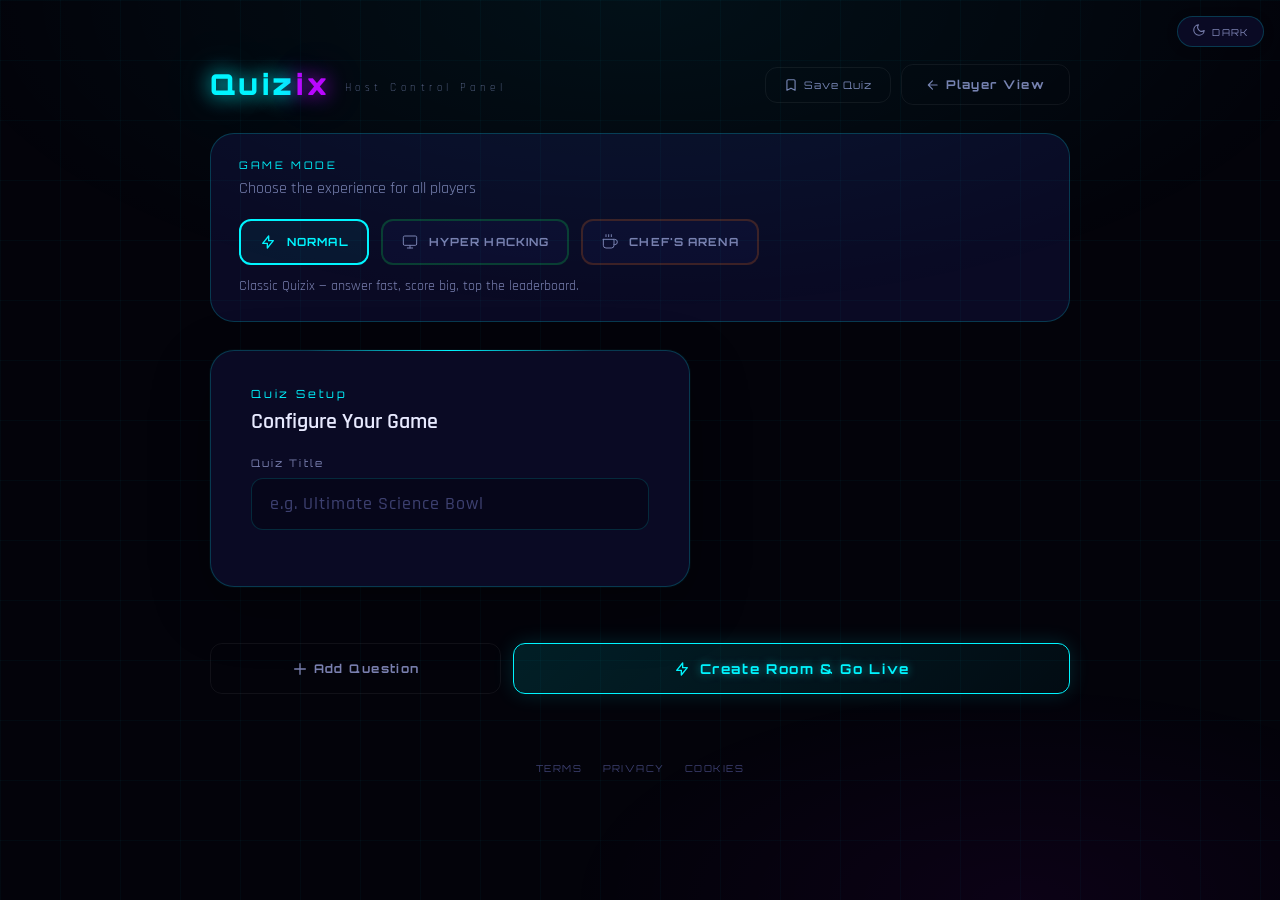
==== host.html @ 04851e0d "Update host.html" ====
<!DOCTYPE html>
<html lang="en" data-theme="dark">
<head>
  <meta charset="UTF-8" />
  <meta name="viewport" content="width=device-width, initial-scale=1.0" />
  <title>Quizix — Host Control</title>
  <link rel="stylesheet" href="style.css" />
<link rel="icon" href="https://iili.io/BruLSa9.png" sizes="192x192">
  <style>
    body { overflow-y: auto; }
    .screen { position: static; padding: 0; display: none; opacity: 1; pointer-events: all; min-height: 100vh; }
    .screen.active { display: flex; }
    .host-wrap { width: 100%; max-width: 900px; margin: 0 auto; padding: 28px 20px 80px; display: flex; flex-direction: column; gap: 28px; }

    /* ===== MODE SELECTOR ===== */
    .mode-selector-wrap {
      background: var(--bg-panel);
      border: 1px solid var(--border-glow);
      border-radius: var(--radius-xl);
      padding: 24px 28px;
    }
    .mode-selector-title { font-family: var(--font-display); font-size: 0.65rem; letter-spacing: 0.25em; color: var(--neon-cyan); margin-bottom: 6px; }
    .mode-selector-sub { font-family: var(--font-body); font-size: 1rem; color: var(--text-secondary); margin-bottom: 20px; }
    .mode-chips { display: flex; gap: 12px; flex-wrap: wrap; }
    .mode-chip {
      display: flex; align-items: center; gap: 10px;
      padding: 12px 18px;
      border-radius: var(--radius-md);
      border: 2px solid transparent;
      cursor: pointer;
      font-family: var(--font-display);
      font-size: 0.7rem;
      font-weight: 700;
      letter-spacing: 0.1em;
      transition: all 0.2s;
      background: var(--bg-card);
    }
    .mode-chip-icon { width: 18px; height: 18px; display: flex; align-items: center; justify-content: center; flex-shrink: 0; }
    .mode-chip.chip-normal { border-color: rgba(0,245,255,0.2); color: var(--text-secondary); }
    .mode-chip.chip-normal:hover, .mode-chip.chip-normal.selected { border-color: var(--neon-cyan); color: var(--neon-cyan); background: rgba(0,245,255,0.06); }
    .mode-chip.chip-hack { border-color: rgba(0,255,65,0.2); color: var(--text-secondary); }
    .mode-chip.chip-hack:hover, .mode-chip.chip-hack.selected { border-color: #00ff41; color: #00ff41; background: rgba(0,255,65,0.06); }
    .mode-chip.chip-cook { border-color: rgba(255,109,0,0.2); color: var(--text-secondary); }
    .mode-chip.chip-cook:hover, .mode-chip.chip-cook.selected { border-color: var(--neon-orange); color: var(--neon-orange); background: rgba(255,109,0,0.06); }
    .mode-desc-text { font-family: var(--font-body); font-size: 0.85rem; color: var(--text-secondary); margin-top: 12px; min-height: 20px; }

    /* ===== SAVE QUIZ BTN ===== */
    .save-quiz-btn {
      display: inline-flex; align-items: center; gap: 6px;
      background: transparent; border: 1px solid var(--border-subtle);
      color: var(--text-secondary); border-radius: var(--radius-md);
      padding: 10px 18px; font-family: var(--font-display); font-size: 0.65rem;
      letter-spacing: 0.1em; cursor: pointer; transition: all 0.2s;
    }
    .save-quiz-btn:hover { border-color: var(--neon-cyan); color: var(--neon-cyan); }

    /* ===== QUESTION TYPE MODAL ===== */
    .modal-overlay { position: fixed; inset: 0; z-index: 500; background: rgba(3,3,10,0.85); backdrop-filter: blur(12px); display: flex; align-items: center; justify-content: center; opacity: 0; pointer-events: none; transition: opacity 0.3s; }
    [data-theme="light"] .modal-overlay { background: rgba(220,225,255,0.7); }
    .modal-overlay.open { opacity: 1; pointer-events: all; }
    .modal-box { background: var(--bg-panel); border: 1px solid var(--border-glow); border-radius: var(--radius-xl); padding: 40px; max-width: 560px; width: 90%; box-shadow: 0 30px 80px rgba(0,0,0,0.4); position: relative; transform: scale(0.92); transition: transform 0.3s cubic-bezier(0.34,1.56,0.64,1); }
    .modal-overlay.open .modal-box { transform: scale(1); }
    .modal-close { position: absolute; top: 16px; right: 16px; background: transparent; border: 1px solid var(--border-subtle); color: var(--text-muted); width: 32px; height: 32px; border-radius: 8px; cursor: pointer; display: flex; align-items: center; justify-content: center; transition: all 0.2s; }
    .modal-close:hover { border-color: rgba(255,0,110,0.4); color: var(--neon-pink); }
    .qtype-grid { display: grid; grid-template-columns: 1fr 1fr; gap: 14px; margin-top: 20px; }
    .qtype-card { background: var(--bg-card); border: 2px solid var(--border-subtle); border-radius: var(--radius-lg); padding: 20px 18px; cursor: pointer; transition: all 0.25s; display: flex; flex-direction: column; gap: 8px; text-align: left; }
    .qtype-card:hover { transform: translateY(-2px); }
    .qtype-card.qtype-mc:hover { border-color: var(--neon-cyan); background: rgba(0,245,255,0.04); }
    .qtype-card.qtype-slide:hover { border-color: var(--neon-purple); background: rgba(191,0,255,0.04); }
    .qtype-card.qtype-multi:hover { border-color: var(--neon-green); background: rgba(57,255,20,0.04); }
    .qtype-card.qtype-poll:hover { border-color: var(--neon-orange); background: rgba(255,109,0,0.04); }
    .qtype-icon { width: 32px; height: 32px; margin-bottom: 4px; display: flex; align-items: center; justify-content: center; }
    .qtype-name { font-family: var(--font-display); font-size: 0.75rem; font-weight: 700; letter-spacing: 0.1em; color: var(--text-primary); }
    .qtype-desc { font-family: var(--font-body); font-size: 0.85rem; color: var(--text-secondary); line-height: 1.4; }
    .qtype-tag { display: inline-block; font-family: var(--font-display); font-size: 0.6rem; letter-spacing: 0.15em; padding: 3px 8px; border-radius: 4px; margin-top: 4px; }
    .qtype-mc .qtype-tag { background: rgba(0,245,255,0.1); color: var(--neon-cyan); }
    .qtype-slide .qtype-tag { background: rgba(191,0,255,0.1); color: var(--neon-purple); }
    .qtype-multi .qtype-tag { background: rgba(57,255,20,0.1); color: var(--neon-green); }
    .qtype-poll .qtype-tag { background: rgba(255,109,0,0.1); color: var(--neon-orange); }

    /* ===== QUESTION BUILDER ===== */
    .q-builder { background: var(--bg-card); border: 1px solid var(--border-subtle); border-radius: var(--radius-lg); padding: 24px; position: relative; }
    .q-builder[data-qtype="mc"] { border-left: 3px solid rgba(0,245,255,0.4); }
    .q-builder[data-qtype="slide"] { border-left: 3px solid rgba(191,0,255,0.4); }
    .q-builder[data-qtype="multi"] { border-left: 3px solid rgba(57,255,20,0.4); }
    .q-builder[data-qtype="poll"] { border-left: 3px solid rgba(255,109,0,0.4); }
    .q-builder .q-header { display: flex; align-items: center; justify-content: space-between; margin-bottom: 16px; flex-wrap: wrap; gap: 8px; }
    .q-builder .q-num { font-family: var(--font-display); font-size: 0.65rem; letter-spacing: 0.2em; color: var(--text-muted); }
    .q-type-badge { font-family: var(--font-display); font-size: 0.6rem; letter-spacing: 0.15em; padding: 4px 10px; border-radius: 4px; }
    .q-builder[data-qtype="mc"] .q-type-badge { background: rgba(0,245,255,0.1); color: var(--neon-cyan); }
    .q-builder[data-qtype="slide"] .q-type-badge { background: rgba(191,0,255,0.1); color: var(--neon-purple); }
    .q-builder[data-qtype="multi"] .q-type-badge { background: rgba(57,255,20,0.1); color: var(--neon-green); }
    .q-builder[data-qtype="poll"] .q-type-badge { background: rgba(255,109,0,0.1); color: var(--neon-orange); }
    .q-builder textarea { resize: vertical; min-height: 80px; }
    .choices-grid { display: grid; grid-template-columns: 1fr 1fr; gap: 12px; margin: 16px 0; }
    .choice-wrap { display: flex; gap: 10px; align-items: center; }
    .choice-wrap input[type="radio"], .choice-wrap input[type="checkbox"] { accent-color: var(--neon-cyan); width: 18px; height: 18px; flex-shrink: 0; cursor: pointer; }
    .choice-label { font-family: var(--font-display); font-size: 0.75rem; color: var(--text-secondary); width: 20px; flex-shrink: 0; }
    .q-actions { display: flex; gap: 10px; flex-wrap: wrap; align-items: center; }
    .time-select { background: var(--bg-deep); border: 1px solid rgba(0,245,255,0.15); border-radius: var(--radius-sm); color: var(--text-primary); font-family: var(--font-body); font-size: 0.9rem; padding: 8px 12px; }
    .quiz-title-input { font-family: var(--font-display); font-size: 1.1rem; font-weight: 700; letter-spacing: 0.05em; color: var(--neon-cyan); }
    .img-zone { border: 2px dashed rgba(0,245,255,0.2); border-radius: var(--radius-md); padding: 16px; margin: 12px 0; cursor: pointer; transition: all 0.3s; }
    .img-zone:hover { border-color: rgba(0,245,255,0.4); background: rgba(0,245,255,0.02); }
    .img-zone-inner { display: flex; gap: 12px; align-items: center; flex-wrap: wrap; }
    .img-preview { width: 80px; height: 60px; object-fit: cover; border-radius: 6px; display: none; }
    .img-preview.visible { display: block; }
    .img-controls { display: flex; flex-direction: column; gap: 8px; flex: 1; min-width: 180px; }
    .img-url-input { background: var(--bg-deep); border: 1px solid rgba(0,245,255,0.12); border-radius: var(--radius-sm); color: var(--text-primary); font-family: var(--font-body); font-size: 0.85rem; padding: 8px 12px; width: 100%; }
    .img-file-btn { display: inline-flex; align-items: center; gap: 6px; font-family: var(--font-display); font-size: 0.6rem; letter-spacing: 0.1em; color: var(--neon-cyan); background: rgba(0,245,255,0.08); border: 1px solid rgba(0,245,255,0.2); border-radius: 6px; padding: 6px 12px; cursor: pointer; transition: all 0.2s; }
    .img-clear-btn { font-family: var(--font-display); font-size: 0.6rem; color: var(--neon-pink); background: transparent; border: none; cursor: pointer; }
    .logo-img { height: 42px; width: auto; object-fit: contain; }

    /* ===== HOST Q VIEW ===== */
    .host-q-view { background: var(--bg-panel); border: 1px solid var(--border-glow); border-radius: var(--radius-xl); padding: 40px; text-align: center; }
    .host-q-img { max-width: 100%; max-height: 200px; border-radius: var(--radius-md); margin: 16px auto; display: block; object-fit: contain; border: 1px solid var(--border-subtle); }
    .host-answer-grid { display: grid; grid-template-columns: 1fr 1fr; gap: 14px; margin-top: 28px; }
    .host-answer-chip { padding: 18px 20px; border-radius: var(--radius-md); border: 2px solid transparent; font-family: var(--font-body); font-size: 1rem; font-weight: 600; text-align: left; display: flex; align-items: center; gap: 12px; transition: all 0.3s; }
    .host-answer-chip[data-i="0"] { background: rgba(0,245,255,0.05); border-color: rgba(0,245,255,0.2); }
    .host-answer-chip[data-i="1"] { background: rgba(191,0,255,0.05); border-color: rgba(191,0,255,0.2); }
    .host-answer-chip[data-i="2"] { background: rgba(255,0,110,0.05); border-color: rgba(255,0,110,0.2); }
    .host-answer-chip[data-i="3"] { background: rgba(57,255,20,0.05); border-color: rgba(57,255,20,0.2); }
    .host-answer-chip[data-i="0"].correct-chip { border-color: var(--neon-cyan); background: rgba(0,245,255,0.1); }
    .host-answer-chip[data-i="1"].correct-chip { border-color: var(--neon-purple); background: rgba(191,0,255,0.1); }
    .host-answer-chip[data-i="2"].correct-chip { border-color: var(--neon-pink); background: rgba(255,0,110,0.1); }
    .host-answer-chip[data-i="3"].correct-chip { border-color: var(--neon-green); background: rgba(57,255,20,0.1); }
    .chip-lbl { font-family: var(--font-display); font-size: 0.8rem; font-weight: 700; width: 32px; height: 32px; min-width: 32px; border-radius: 6px; display: flex; align-items: center; justify-content: center; }
    .host-answer-chip[data-i="0"] .chip-lbl { background: rgba(0,245,255,0.1); color: var(--neon-cyan); }
    .host-answer-chip[data-i="1"] .chip-lbl { background: rgba(191,0,255,0.1); color: var(--neon-purple); }
    .host-answer-chip[data-i="2"] .chip-lbl { background: rgba(255,0,110,0.1); color: var(--neon-pink); }
    .host-answer-chip[data-i="3"] .chip-lbl { background: rgba(57,255,20,0.1); color: var(--neon-green); }
    .ctrl-row { display: flex; gap: 12px; flex-wrap: wrap; justify-content: center; margin-top: 24px; }
    .response-meter { display: flex; align-items: center; gap: 16px; justify-content: center; margin: 20px 0; }
    .resp-fill-wrap { flex: 1; max-width: 300px; height: 6px; background: rgba(255,255,255,0.05); border-radius: 3px; overflow: hidden; }
    .resp-fill { height: 100%; background: linear-gradient(90deg, var(--neon-cyan), var(--neon-purple)); border-radius: 3px; transition: width 0.5s; }
    .mode-badge { display: inline-flex; align-items: center; gap: 5px; font-family: var(--font-display); font-size: 0.6rem; letter-spacing: 0.12em; padding: 3px 8px; border-radius: 4px; border: 1px solid; }
    .slide-badge { border-color: rgba(191,0,255,0.4); color: var(--neon-purple); background: rgba(191,0,255,0.06); }
    .multi-badge { border-color: rgba(57,255,20,0.4); color: var(--neon-green); background: rgba(57,255,20,0.06); }
    .poll-badge { border-color: rgba(255,109,0,0.4); color: var(--neon-orange); background: rgba(255,109,0,0.06); }

    /* ===== COOK PANEL ===== */
    .cook-host-panel { background: rgba(20,10,0,0.8); border: 1px solid rgba(255,109,0,0.3); border-radius: var(--radius-lg); padding: 20px 24px; margin-top: 20px; }
    [data-theme="light"] .cook-host-panel { background: rgba(255,240,220,0.8); }
    .cook-panel-title { font-family: var(--font-display); font-size: 0.65rem; letter-spacing: 0.2em; color: var(--neon-orange); margin-bottom: 14px; display: flex; align-items: center; gap: 6px; }
    .food-serve-grid { display: grid; grid-template-columns: 1fr 1fr; gap: 10px; }
    .food-serve-btn { background: rgba(255,109,0,0.06); border: 1px solid rgba(255,109,0,0.25); border-radius: 10px; padding: 14px 16px; cursor: pointer; text-align: left; transition: all 0.2s; display: flex; align-items: center; gap: 12px; }
    .food-serve-btn:hover { border-color: var(--neon-orange); background: rgba(255,109,0,0.1); transform: translateY(-1px); }
    .food-serve-btn.served { border-color: var(--neon-orange); background: rgba(255,109,0,0.14); box-shadow: 0 0 20px rgba(255,109,0,0.2); }
    .fsb-emoji { width: 28px; height: 28px; display: flex; align-items: center; justify-content: center; flex-shrink: 0; }
    .fsb-info { flex: 1; }
    .fsb-name { font-family: var(--font-display); font-size: 0.65rem; letter-spacing: 0.1em; color: var(--neon-orange); margin-bottom: 2px; }
    .fsb-pts { font-family: var(--font-display); font-size: 0.6rem; color: var(--neon-yellow); }
    .fsb-desc { font-family: var(--font-body); font-size: 0.78rem; color: rgba(255,109,0,0.5); }
    .cook-served-badge { display: none; margin-top: 12px; font-family: var(--font-display); font-size: 0.65rem; letter-spacing: 0.15em; color: var(--neon-orange); text-align: center; padding: 8px; background: rgba(255,109,0,0.08); border: 1px solid rgba(255,109,0,0.2); border-radius: 6px; }
    .cook-served-badge.visible { display: block; }

    /* ===== SLIDE MODE ===== */
    #screen-slide { background: var(--bg-void); position: fixed; inset: 0; z-index: 100; display: none; flex-direction: column; align-items: center; justify-content: center; padding: 40px 60px; }
    #screen-slide.slide-active { display: flex; }
    .slide-top-bar { position: absolute; top: 0; left: 0; right: 0; display: flex; align-items: center; justify-content: space-between; padding: 20px 40px; border-bottom: 1px solid var(--border-subtle); background: rgba(3,3,10,0.8); backdrop-filter: blur(12px); }
    [data-theme="light"] .slide-top-bar { background: rgba(240,242,255,0.85); }
    .slide-game-pin { font-family: var(--font-display); font-size: 0.65rem; letter-spacing: 0.3em; color: var(--text-secondary); }
    .slide-game-pin span { color: var(--neon-cyan); font-size: 0.95rem; margin-left: 8px; }
    .slide-q-indicator { font-family: var(--font-display); font-size: 0.65rem; letter-spacing: 0.25em; color: var(--text-muted); }
    .slide-resp-bar-wrap { position: absolute; bottom: 0; left: 0; right: 0; display: flex; align-items: center; gap: 20px; padding: 16px 40px; border-top: 1px solid var(--border-subtle); background: rgba(3,3,10,0.8); backdrop-filter: blur(12px); }
    [data-theme="light"] .slide-resp-bar-wrap { background: rgba(240,242,255,0.85); }
    .slide-content { display: flex; flex-direction: column; align-items: center; padding-top: 80px; padding-bottom: 80px; width: 100%; max-width: 1100px; }
    .slide-q-img { max-width: 380px; max-height: 220px; border-radius: var(--radius-md); margin-bottom: 24px; object-fit: contain; border: 1px solid var(--border-subtle); display: none; }
    .slide-q-img.visible { display: block; }
    .slide-timer-outer { position: absolute; top: 50%; right: 40px; transform: translateY(-50%); }
    .slide-exit-btn { position: fixed; top: 16px; right: 80px; z-index: 200; background: rgba(255,0,110,0.12); border: 1px solid rgba(255,0,110,0.4); color: var(--neon-pink); border-radius: var(--radius-md); padding: 8px 14px; font-family: var(--font-display); font-size: 0.65rem; letter-spacing: 0.1em; cursor: pointer; display: none; align-items: center; gap: 6px; transition: all 0.2s; }
    .slide-exit-btn.visible { display: flex; }
    .slide-resp-fill-wrap { flex: 1; height: 6px; background: rgba(255,255,255,0.05); border-radius: 3px; overflow: hidden; }
    .slide-resp-fill { height: 100%; background: linear-gradient(90deg,var(--neon-cyan),var(--neon-purple)); border-radius: 3px; transition: width 0.5s; }

    /* ===== PLAYER ROW PRO PHOTO ===== */
    .p-avatar-img { width: 40px; height: 40px; border-radius: 50%; object-fit: cover; flex-shrink: 0; border: 2px solid rgba(255,230,0,0.4); }
    .lb-avatar-img { width: 32px; height: 32px; border-radius: 50%; object-fit: cover; flex-shrink: 0; border: 1.5px solid rgba(255,230,0,0.4); }

    /* ===== LEGAL ===== */
    .legal-modal { position: fixed; inset: 0; z-index: 600; background: rgba(3,3,10,0.88); backdrop-filter: blur(16px); display: flex; align-items: center; justify-content: center; opacity: 0; pointer-events: none; transition: opacity 0.3s; }
    .legal-modal.open { opacity: 1; pointer-events: all; }
    .legal-box { background: var(--bg-panel); border: 1px solid var(--border-glow); border-radius: var(--radius-xl); padding: 40px; max-width: 600px; width: 92%; max-height: 80vh; overflow-y: auto; position: relative; }
    .legal-box h2 { font-family: var(--font-display); font-size: 0.9rem; letter-spacing: 0.2em; color: var(--neon-cyan); margin-bottom: 6px; }
    .legal-box p, .legal-box li { font-family: var(--font-body); font-size: 0.95rem; color: var(--text-secondary); line-height: 1.7; margin-bottom: 10px; }
    .legal-box ul { padding-left: 18px; margin-bottom: 12px; }
    .legal-box .legal-close { position: absolute; top: 16px; right: 16px; background: transparent; border: 1px solid var(--border-subtle); color: var(--text-muted); width: 32px; height: 32px; border-radius: 8px; cursor: pointer; display: flex; align-items: center; justify-content: center; transition: all 0.2s; }
    .cookie-banner { position: fixed; bottom: 0; left: 0; right: 0; z-index: 400; background: var(--bg-panel); border-top: 1px solid var(--border-glow); padding: 18px 28px; display: flex; align-items: center; gap: 18px; flex-wrap: wrap; backdrop-filter: blur(16px); transform: translateY(100%); transition: transform 0.4s cubic-bezier(0.34,1.56,0.64,1); }
    .cookie-banner.visible { transform: translateY(0); }
    .cookie-text { flex: 1; font-family: var(--font-body); font-size: 0.9rem; color: var(--text-secondary); min-width: 200px; }
    .cookie-text a { color: var(--neon-cyan); cursor: pointer; text-decoration: none; }
    .legal-footer { text-align: center; font-family: var(--font-display); font-size: 0.6rem; letter-spacing: 0.15em; color: var(--text-muted); margin-top: 20px; padding: 20px 0 10px; }
    .legal-footer a { color: var(--text-muted); text-decoration: none; margin: 0 8px; cursor: pointer; transition: color 0.2s; }
    .legal-footer a:hover { color: var(--neon-cyan); }

    @media (max-width: 600px) {
      .choices-grid, .host-answer-grid, .qtype-grid, .food-serve-grid, .mode-chips { grid-template-columns: 1fr; flex-direction: column; }
      #screen-slide { padding: 20px; }
      .slide-top-bar, .slide-resp-bar-wrap { padding: 14px 20px; }
      .slide-choices { grid-template-columns: 1fr; }
    }
  </style>
</head>
<body>

  <!-- SETTINGS MODAL -->
<div class="settings-modal-overlay" id="settings-modal">
  <div class="settings-modal-box">
    <button class="modal-close" id="settings-modal-close" style="position:absolute;top:16px;right:16px;background:transparent;border:1px solid var(--border-subtle);color:var(--text-muted);width:32px;height:32px;border-radius:8px;cursor:pointer;display:flex;align-items:center;justify-content:center;transition:all 0.2s;">✕</button>
    <div class="section-title" style="margin-bottom:6px;">Settings</div>
    <div class="section-sub" style="margin-bottom:24px;font-size:1.1rem;">Theme</div>

    <div style="display:flex;flex-direction:column;gap:14px;">
      <!-- BLUE (default) -->
      <div style="font-family:var(--font-display);font-size:0.6rem;letter-spacing:0.2em;color:var(--text-muted);margin-bottom:2px;">BLUE</div>
      <div style="display:flex;gap:12px;">
        <button class="theme-pick-btn" data-theme="dark" id="tp-dark">
          <div class="tp-swatch" style="background:linear-gradient(135deg,#03030a,#00f5ff33);border-color:#00f5ff44;"></div>
          <span>Dark</span>
          <div class="tp-check" id="tpc-dark">✓</div>
        </button>
        <button class="theme-pick-btn" data-theme="light" id="tp-light">
          <div class="tp-swatch" style="background:linear-gradient(135deg,#f0f2ff,#0077cc33);border-color:#0077cc44;"></div>
          <span>Light</span>
          <div class="tp-check" id="tpc-light">✓</div>
        </button>
      </div>

      <!-- GREEN -->
      <div style="font-family:var(--font-display);font-size:0.6rem;letter-spacing:0.2em;color:var(--text-muted);margin-top:8px;margin-bottom:2px;">GREEN</div>
      <div style="display:flex;gap:12px;">
        <button class="theme-pick-btn" data-theme="dark-green" id="tp-dark-green">
          <div class="tp-swatch" style="background:linear-gradient(135deg,#030a03,#39ff1433);border-color:#39ff1444;"></div>
          <span>Dark</span>
          <div class="tp-check" id="tpc-dark-green">✓</div>
        </button>
        <button class="theme-pick-btn" data-theme="light-green" id="tp-light-green">
          <div class="tp-swatch" style="background:linear-gradient(135deg,#f0fff0,#1a990033);border-color:#1a990044;"></div>
          <span>Light</span>
          <div class="tp-check" id="tpc-light-green">✓</div>
        </button>
      </div>

      <!-- PURPLE -->
      <div style="font-family:var(--font-display);font-size:0.6rem;letter-spacing:0.2em;color:var(--text-muted);margin-top:8px;margin-bottom:2px;">PURPLE</div>
      <div style="display:flex;gap:12px;">
        <button class="theme-pick-btn" data-theme="dark-purple" id="tp-dark-purple">
          <div class="tp-swatch" style="background:linear-gradient(135deg,#07030a,#bf00ff33);border-color:#bf00ff44;"></div>
          <span>Dark</span>
          <div class="tp-check" id="tpc-dark-purple">✓</div>
        </button>
        <button class="theme-pick-btn" data-theme="light-purple" id="tp-light-purple">
          <div class="tp-swatch" style="background:linear-gradient(135deg,#faf0ff,#7700cc33);border-color:#7700cc44;"></div>
          <span>Light</span>
          <div class="tp-check" id="tpc-light-purple">✓</div>
        </button>
      </div>
    </div>
  </div>
</div>

<style>
.settings-modal-overlay {
  position: fixed; inset: 0; z-index: 700;
  background: rgba(3,3,10,0.85); backdrop-filter: blur(14px);
  display: flex; align-items: center; justify-content: center;
  opacity: 0; pointer-events: none; transition: opacity 0.3s;
}
[data-theme="light"] .settings-modal-overlay,
[data-theme="light-green"] .settings-modal-overlay,
[data-theme="light-purple"] .settings-modal-overlay {
  background: rgba(220,225,255,0.7);
}
.settings-modal-overlay.open { opacity: 1; pointer-events: all; }
.settings-modal-box {
  background: var(--bg-panel); border: 1px solid var(--border-glow);
  border-radius: var(--radius-xl); padding: 40px 36px;
  max-width: 380px; width: 92%; position: relative;
  box-shadow: 0 30px 80px rgba(0,0,0,0.4);
  transform: scale(0.92); transition: transform 0.3s cubic-bezier(0.34,1.56,0.64,1);
}
.settings-modal-overlay.open .settings-modal-box { transform: scale(1); }
.theme-pick-btn {
  flex: 1; display: flex; flex-direction: column; align-items: center; gap: 8px;
  padding: 14px 10px; background: var(--bg-card);
  border: 2px solid var(--border-subtle); border-radius: var(--radius-md);
  cursor: pointer; transition: all 0.2s; position: relative;
  font-family: var(--font-display); font-size: 0.65rem; letter-spacing: 0.1em;
  color: var(--text-secondary);
}
.theme-pick-btn:hover { border-color: var(--neon-cyan); color: var(--neon-cyan); }
.theme-pick-btn.selected { border-color: var(--neon-cyan); color: var(--neon-cyan); background: rgba(0,245,255,0.05); }
.tp-swatch {
  width: 100%; height: 36px; border-radius: 8px;
  border: 1px solid transparent;
}
.tp-check {
  position: absolute; top: 6px; right: 8px;
  font-size: 0.7rem; color: var(--neon-cyan);
  display: none;
}
.theme-pick-btn.selected .tp-check { display: block; }
</style>
  
<button class="theme-toggle" id="theme-toggle-btn">
  <span class="theme-icon" id="theme-icon">
    <svg width="14" height="14" fill="none" viewBox="0 0 24 24"><path stroke="currentColor" stroke-width="1.8" stroke-linecap="round" stroke-linejoin="round" d="M21 12.79A9 9 0 1111.21 3 7 7 0 0021 12.79z"/></svg>
  </span>
  <span id="theme-label">DARK</span>
</button>

<!-- QUESTION TYPE MODAL -->
<div class="modal-overlay" id="qtype-modal">
  <div class="modal-box">
    <button class="modal-close" id="qtype-modal-close">✕</button>
    <div class="section-title">Add Question</div>
    <div class="section-sub" style="margin-bottom:4px;">Choose a Question Type</div>
    <div class="qtype-grid">
      <div class="qtype-card qtype-mc" data-type="mc">
        <div class="qtype-icon"><svg width="28" height="28" fill="none" viewBox="0 0 24 24"><circle cx="12" cy="12" r="10" stroke="var(--neon-cyan)" stroke-width="1.5"/><path stroke="var(--neon-cyan)" stroke-width="2" stroke-linecap="round" stroke-linejoin="round" d="M9 12l2 2 4-4"/></svg></div>
        <div class="qtype-name">Multiple Choice</div><div class="qtype-desc">One correct answer from four options.</div><div class="qtype-tag">STANDARD</div>
      </div>
      <div class="qtype-card qtype-multi" data-type="multi">
        <div class="qtype-icon"><svg width="28" height="28" fill="none" viewBox="0 0 24 24"><rect x="3" y="3" width="18" height="18" rx="4" stroke="var(--neon-green)" stroke-width="1.5"/><path stroke="var(--neon-green)" stroke-width="2" stroke-linecap="round" stroke-linejoin="round" d="M8 12l3 3 5-6"/></svg></div>
        <div class="qtype-name">Multi-Answer</div><div class="qtype-desc">Select all correct answers.</div><div class="qtype-tag">ALL THAT APPLY</div>
      </div>
      <div class="qtype-card qtype-slide" data-type="slide">
        <div class="qtype-icon"><svg width="28" height="28" fill="none" viewBox="0 0 24 24"><rect x="2" y="3" width="20" height="14" rx="2" stroke="var(--neon-purple)" stroke-width="1.5"/><path stroke="var(--neon-purple)" stroke-width="1.5" stroke-linecap="round" d="M8 21h8M12 17v4"/></svg></div>
        <div class="qtype-name">Info Slide</div><div class="qtype-desc">Display text/image, no answers.</div><div class="qtype-tag">NO POINTS</div>
      </div>
      <div class="qtype-card qtype-poll" data-type="poll">
        <div class="qtype-icon"><svg width="28" height="28" fill="none" viewBox="0 0 24 24"><path stroke="var(--neon-orange)" stroke-width="1.5" stroke-linecap="round" stroke-linejoin="round" d="M18 20V10M12 20V4M6 20v-6"/></svg></div>
        <div class="qtype-name">Poll</div><div class="qtype-desc">Opinion poll — all responses score equally.</div><div class="qtype-tag">ENGAGEMENT</div>
      </div>
    </div>
  </div>
</div>

<!-- SLIDE MODE OVERLAY -->
<div id="screen-slide">
  <div class="slide-top-bar">
    <div class="slide-game-pin">GAME PIN <span id="slide-pin-display">——</span></div>
    <div class="slide-q-indicator" id="slide-q-indicator">QUESTION 1 OF 10</div>
    <div style="font-family:var(--font-display);font-size:0.65rem;letter-spacing:0.1em;color:var(--text-secondary);">SLIDE MODE</div>
  </div>
  <div class="slide-timer-outer">
    <div class="timer-ring" id="slide-timer-ring">
      <svg width="80" height="80" viewBox="0 0 80 80"><circle class="ring-bg" cx="40" cy="40" r="35"/><circle class="ring-progress" id="slide-ring-progress" cx="40" cy="40" r="35"/></svg>
      <div class="timer-number" id="slide-timer-display">20</div>
    </div>
  </div>
  <div class="slide-content">
    <img class="slide-q-img" id="slide-q-img" src="" alt="" />
    <div class="question-text" id="slide-q-text" style="font-size:clamp(1.6rem,3.5vw,2.8rem);margin-bottom:40px;">Loading...</div>
    <div class="slide-choices" id="slide-choices"></div>
    <div style="margin-top:28px;display:flex;gap:12px;flex-wrap:wrap;justify-content:center;">
      <button class="btn btn-secondary" id="slide-reveal-btn" style="font-size:0.7rem;padding:10px 20px;">Reveal Answer</button>
      <button class="btn btn-primary" id="slide-next-btn" style="font-size:0.7rem;padding:10px 20px;width:auto;">Next</button>
      <button class="btn btn-danger" id="slide-end-btn" style="font-size:0.7rem;padding:10px 20px;">End Game</button>
    </div>
  </div>
  <div class="slide-resp-bar-wrap">
    <div style="font-family:var(--font-display);font-size:0.7rem;color:var(--text-secondary);white-space:nowrap;" id="slide-resp-count">0 / 0</div>
    <div class="slide-resp-fill-wrap"><div class="slide-resp-fill" id="slide-resp-fill" style="width:0%"></div></div>
    <div style="font-family:var(--font-display);font-size:0.7rem;color:var(--neon-cyan);" id="slide-resp-pct">0%</div>
  </div>
</div>
<button class="slide-exit-btn" id="slide-exit-btn">✕ Exit Slide Mode</button>

<!-- CREATE QUIZ SCREEN -->
<div class="screen active" id="screen-create">
  <div class="host-wrap">
    <div style="display:flex;align-items:center;justify-content:space-between;flex-wrap:wrap;gap:12px;">
      <div style="display:flex;align-items:center;gap:14px;">
        <img src="https://iili.io/BU5hHLQ.png" alt="Quizix" class="logo-img" onerror="this.style.display='none';document.getElementById('logo-fallback-host').style.display='block';" />
        <div class="logo" id="logo-fallback-host" style="font-size:1.8rem;display:none;">Quiz<span>ix</span></div>
        <div class="tagline" style="font-size:0.7rem;">Host Control Panel</div>
      </div>
      <div style="display:flex;gap:10px;flex-wrap:wrap;align-items:center;">
        <button class="save-quiz-btn" id="btn-save-quiz">
          <svg width="14" height="14" fill="none" viewBox="0 0 24 24"><path stroke="currentColor" stroke-width="2" stroke-linecap="round" stroke-linejoin="round" d="M5 5a2 2 0 012-2h10a2 2 0 012 2v16l-7-3.5L5 21V5z"/></svg>
          Save Quiz
        </button>
        <a href="index.html" class="btn btn-secondary" style="text-decoration:none;display:inline-flex;align-items:center;gap:6px;">
          <svg width="14" height="14" fill="none" viewBox="0 0 24 24"><path stroke="currentColor" stroke-width="2" stroke-linecap="round" stroke-linejoin="round" d="M11 19l-7-7 7-7M19 12H5"/></svg>
          Player View
        </a>
      </div>
    </div>

    <!-- GAME MODE SELECTOR -->
    <div class="mode-selector-wrap">
      <div class="mode-selector-title">GAME MODE</div>
      <div class="mode-selector-sub">Choose the experience for all players</div>
      <div class="mode-chips">
        <div class="mode-chip chip-normal selected" data-mode="normal" id="chip-normal">
          <span class="mode-chip-icon"><svg width="16" height="16" fill="none" viewBox="0 0 24 24"><path stroke="currentColor" stroke-width="2" stroke-linecap="round" stroke-linejoin="round" d="M13 10V3L4 14h7v7l9-11h-7z"/></svg></span>NORMAL
        </div>
        <div class="mode-chip chip-hack" data-mode="hack" id="chip-hack">
          <span class="mode-chip-icon"><svg width="16" height="16" fill="none" viewBox="0 0 24 24"><rect x="2" y="3" width="20" height="14" rx="2" stroke="currentColor" stroke-width="1.5"/><path stroke="currentColor" stroke-width="1.5" stroke-linecap="round" d="M8 21h8M12 17v4"/></svg></span>HYPER HACKING
        </div>
        <div class="mode-chip chip-cook" data-mode="cook" id="chip-cook">
          <span class="mode-chip-icon"><svg width="16" height="16" fill="none" viewBox="0 0 24 24"><path stroke="currentColor" stroke-width="1.5" stroke-linecap="round" stroke-linejoin="round" d="M18 8h1a4 4 0 010 8h-1M2 8h16v9a4 4 0 01-4 4H6a4 4 0 01-4-4V8z"/><path stroke="currentColor" stroke-width="1.5" stroke-linecap="round" d="M6 1v3M10 1v3M14 1v3"/></svg></span>CHEF'S ARENA
        </div>
      </div>
      <div class="mode-desc-text" id="mode-desc-text">Classic Quizix — answer fast, score big, top the leaderboard.</div>
    </div>

    <div class="panel">
      <div class="section-title">Quiz Setup</div>
      <div class="section-sub" style="margin-bottom:20px;">Configure Your Game</div>
      <div class="input-group">
        <div class="input-label">Quiz Title</div>
        <input type="text" class="quiz-title-input" id="quiz-title" placeholder="e.g. Ultimate Science Bowl" maxlength="60" />
      </div>
    </div>
    <div id="questions-container"></div>
    <div style="display:flex;gap:12px;flex-wrap:wrap;">
      <button class="btn btn-secondary" id="btn-add-q" style="flex:1;display:inline-flex;align-items:center;gap:6px;justify-content:center;">
        <svg width="16" height="16" fill="none" viewBox="0 0 24 24"><path stroke="currentColor" stroke-width="2" stroke-linecap="round" stroke-linejoin="round" d="M12 4v16m8-8H4"/></svg>
        Add Question
      </button>
      <button class="btn btn-primary" id="btn-create-room" style="flex:2;">
        <svg width="16" height="16" fill="none" viewBox="0 0 24 24"><path stroke="currentColor" stroke-width="2" stroke-linecap="round" stroke-linejoin="round" d="M13 10V3L4 14h7v7l9-11h-7z"/></svg>
        Create Room &amp; Go Live
      </button>
    </div>
    <div class="legal-footer">
      <a onclick="openLegal('terms')">TERMS</a>
      <a onclick="openLegal('privacy')">PRIVACY</a>
      <a onclick="openLegal('cookies')">COOKIES</a>
    </div>
  </div>
</div>

<!-- LOBBY HOST -->
<div class="screen" id="screen-lobby-host">
  <div class="host-wrap">
    <div class="panel" style="max-width:100%;">
      <div style="display:flex;align-items:flex-start;justify-content:space-between;flex-wrap:wrap;gap:20px;">
        <div>
          <div class="section-title">Live Room</div>
          <div class="room-code-display" style="text-align:left;margin-bottom:0;">
            <div class="room-code-label">Game PIN</div>
            <div class="room-code-value" id="host-room-code">——</div>
          </div>
        </div>
        <div style="text-align:right;">
          <div class="section-title">Players</div>
          <div style="font-family:var(--font-display);font-size:2.5rem;font-weight:900;color:var(--neon-cyan);" id="host-player-count">0</div>
          <div style="font-family:var(--font-display);font-size:0.65rem;letter-spacing:0.15em;color:var(--text-secondary);">JOINED</div>
        </div>
      </div>
      <div class="divider"></div>
      <div id="active-mode-banner" style="margin-bottom:16px;"></div>
      <div class="player-list-wrap" id="host-player-list"></div>
      <div class="divider"></div>
      <div style="display:flex;gap:12px;flex-wrap:wrap;">
        <button class="btn btn-primary" id="btn-start-game" style="flex:2;display:inline-flex;align-items:center;gap:8px;justify-content:center;">
          <svg width="16" height="16" fill="none" viewBox="0 0 24 24"><path stroke="currentColor" stroke-width="2" stroke-linecap="round" stroke-linejoin="round" d="M14.752 11.168l-3.197-2.132A1 1 0 0010 9.87v4.263a1 1 0 001.555.832l3.197-2.132a1 1 0 000-1.664z"/><path stroke="currentColor" stroke-width="2" stroke-linecap="round" stroke-linejoin="round" d="M21 12a9 9 0 11-18 0 9 9 0 0118 0z"/></svg>
          Start Game
        </button>
        <button class="btn btn-danger" id="btn-end-lobby" style="flex:1;display:inline-flex;align-items:center;gap:6px;justify-content:center;">End Room</button>
      </div>
    </div>
  </div>
</div>

<!-- HOST QUESTION VIEW -->
<div class="screen" id="screen-host-question">
  <div class="host-wrap">
    <div class="host-q-view">
      <div style="display:flex;align-items:center;justify-content:space-between;margin-bottom:20px;">
        <div style="display:flex;align-items:center;gap:10px;">
          <div class="question-number" id="host-q-label" style="margin-bottom:0;">Question 1 of 10</div>
          <span id="host-q-type-badge" class="mode-badge" style="display:none;"></span>
        </div>
        <div class="timer-wrap" style="margin-bottom:0;">
          <div class="timer-ring" id="host-timer-ring">
            <svg width="60" height="60" viewBox="0 0 80 80"><circle class="ring-bg" cx="40" cy="40" r="35"/><circle class="ring-progress" id="host-ring-progress" cx="40" cy="40" r="35"/></svg>
            <div class="timer-number" id="host-timer-display" style="font-size:1.1rem;">20</div>
          </div>
        </div>
      </div>
      <div class="response-meter">
        <div style="font-family:var(--font-display);font-size:0.7rem;letter-spacing:0.1em;color:var(--text-secondary);white-space:nowrap;" id="resp-count">0 / 0</div>
        <div class="resp-fill-wrap"><div class="resp-fill" id="resp-fill" style="width:0%"></div></div>
        <div style="font-family:var(--font-display);font-size:0.7rem;color:var(--neon-cyan);" id="resp-pct">0%</div>
      </div>
      <img id="host-q-img" class="host-q-img" src="" alt="" style="display:none;" />
      <div class="question-text" id="host-q-text" style="font-size:1.5rem;margin-bottom:0;">Loading...</div>
      <div class="host-answer-grid" id="host-answer-grid"></div>

      <!-- COOK PANEL -->
      <div class="cook-host-panel" id="cook-host-panel" style="display:none;">
        <div class="cook-panel-title">
          <svg width="14" height="14" fill="none" viewBox="0 0 24 24"><path stroke="currentColor" stroke-width="1.5" stroke-linecap="round" stroke-linejoin="round" d="M18 8h1a4 4 0 010 8h-1M2 8h16v9a4 4 0 01-4 4H6a4 4 0 01-4-4V8z"/><path stroke="currentColor" stroke-width="1.5" stroke-linecap="round" d="M6 1v3M10 1v3M14 1v3"/></svg>
          CHEF'S CHOICE — Serve a dish to all players this round
        </div>
        <div class="food-serve-grid" id="food-serve-grid">
          <button class="food-serve-btn" data-tier="0">
            <div class="fsb-emoji"><svg width="24" height="24" fill="none" viewBox="0 0 24 24"><path stroke="var(--neon-orange)" stroke-width="1.5" stroke-linecap="round" stroke-linejoin="round" d="M12 2C8 6 4 9 4 14a8 8 0 0016 0c0-5-4-8-8-12z"/><path stroke="var(--neon-orange)" stroke-width="1.5" stroke-linecap="round" d="M12 14v4"/></svg></div>
            <div class="fsb-info"><div class="fsb-name">INSTANT NOODLES</div><div class="fsb-desc">Basic but filling</div></div><div class="fsb-pts">+50</div>
          </button>
          <button class="food-serve-btn" data-tier="1">
            <div class="fsb-emoji"><svg width="24" height="24" fill="none" viewBox="0 0 24 24"><path stroke="var(--neon-orange)" stroke-width="1.5" stroke-linecap="round" stroke-linejoin="round" d="M18 8h1a4 4 0 010 8h-1M2 8h16v9a4 4 0 01-4 4H6a4 4 0 01-4-4V8z"/><path stroke="var(--neon-orange)" stroke-width="1.5" stroke-linecap="round" d="M6 1v3M10 1v3M14 1v3"/></svg></div>
            <div class="fsb-info"><div class="fsb-name">STREET BURGER</div><div class="fsb-desc">Solid honest grub</div></div><div class="fsb-pts">+150</div>
          </button>
          <button class="food-serve-btn" data-tier="2">
            <div class="fsb-emoji"><svg width="24" height="24" fill="none" viewBox="0 0 24 24"><path stroke="var(--neon-orange)" stroke-width="1.5" stroke-linecap="round" stroke-linejoin="round" d="M3 11l19-9-9 19-2-8-8-2z"/></svg></div>
            <div class="fsb-info"><div class="fsb-name">PRIME STEAK</div><div class="fsb-desc">Now we're cooking</div></div><div class="fsb-pts">+350</div>
          </button>
          <button class="food-serve-btn" data-tier="3">
            <div class="fsb-emoji"><svg width="24" height="24" fill="none" viewBox="0 0 24 24"><path stroke="var(--neon-orange)" stroke-width="1.5" stroke-linecap="round" stroke-linejoin="round" d="M12 2C8 2 4 6 4 10c0 5 4 10 8 12 4-2 8-7 8-12 0-4-4-8-8-8z"/><circle cx="12" cy="10" r="3" stroke="var(--neon-orange)" stroke-width="1.5"/></svg></div>
            <div class="fsb-info"><div class="fsb-name">LOBSTER THERMIDOR</div><div class="fsb-desc">Elite cuisine</div></div><div class="fsb-pts">+600</div>
          </button>
        </div>
        <div class="cook-served-badge" id="cook-served-badge">
          <svg width="12" height="12" fill="none" viewBox="0 0 24 24" style="display:inline;vertical-align:middle;margin-right:4px;"><path stroke="currentColor" stroke-width="2.5" stroke-linecap="round" stroke-linejoin="round" d="M5 13l4 4L19 7"/></svg>
          DISH SERVED — All players have been notified
        </div>
      </div>

      <div class="ctrl-row">
        <button class="btn btn-secondary" id="btn-slide-mode" style="display:inline-flex;align-items:center;gap:6px;">
          <svg width="14" height="14" fill="none" viewBox="0 0 24 24"><rect x="2" y="3" width="20" height="14" rx="2" stroke="currentColor" stroke-width="1.5"/><path stroke="currentColor" stroke-width="1.5" stroke-linecap="round" d="M8 21h8M12 17v4"/></svg>
          Slide Mode
        </button>
        <button class="btn btn-secondary" id="btn-reveal-answer" style="display:inline-flex;align-items:center;gap:6px;">
          <svg width="14" height="14" fill="none" viewBox="0 0 24 24"><circle cx="12" cy="12" r="10" stroke="currentColor" stroke-width="1.5"/><path stroke="currentColor" stroke-width="2" stroke-linecap="round" stroke-linejoin="round" d="M9 12l2 2 4-4"/></svg>
          Reveal Answer
        </button>
        <button class="btn btn-primary" id="btn-show-lb" style="display:inline-flex;align-items:center;gap:6px;">
          <svg width="14" height="14" fill="none" viewBox="0 0 24 24"><path stroke="currentColor" stroke-width="1.5" stroke-linecap="round" stroke-linejoin="round" d="M18 20V10M12 20V4M6 20v-6"/></svg>
          Leaderboard
        </button>
        <button class="btn btn-secondary" id="btn-next-q" style="display:inline-flex;align-items:center;gap:6px;">
          Next
          <svg width="14" height="14" fill="none" viewBox="0 0 24 24"><path stroke="currentColor" stroke-width="2" stroke-linecap="round" stroke-linejoin="round" d="M9 18l6-6-6-6"/></svg>
        </button>
        <button class="btn btn-danger" id="btn-end-game" style="display:inline-flex;align-items:center;gap:6px;">
          <svg width="14" height="14" fill="none" viewBox="0 0 24 24"><circle cx="12" cy="12" r="10" stroke="currentColor" stroke-width="1.5"/><path stroke="currentColor" stroke-width="2" stroke-linecap="round" d="M9 9l6 6M15 9l-6 6"/></svg>
          End Game
        </button>
      </div>
    </div>
  </div>
</div>

<!-- HOST LEADERBOARD -->
<div class="screen" id="screen-host-lb">
  <div class="host-wrap">
    <div class="panel" style="max-width:100%;">
      <div style="text-align:center;margin-bottom:28px;">
        <div class="section-title">Leaderboard</div>
        <div class="section-sub">After Question <span id="host-lb-qnum">1</span></div>
      </div>
      <div class="leaderboard" id="host-leaderboard" style="max-width:600px;margin:0 auto;"></div>
      <div style="display:flex;gap:12px;justify-content:center;margin-top:28px;flex-wrap:wrap;">
        <button class="btn btn-primary" id="btn-continue-from-lb" style="display:inline-flex;align-items:center;gap:8px;">
          Continue
          <svg width="14" height="14" fill="none" viewBox="0 0 24 24"><path stroke="currentColor" stroke-width="2" stroke-linecap="round" stroke-linejoin="round" d="M9 18l6-6-6-6"/></svg>
        </button>
        <button class="btn btn-danger" id="btn-end-from-lb">End Game</button>
      </div>
    </div>
  </div>
</div>

<!-- HOST FINAL -->
<div class="screen" id="screen-host-final">
  <div class="host-wrap">
    <div class="panel" style="max-width:100%;text-align:center;">
      <img src="https://iili.io/BU5hHLQ.png" alt="Quizix" class="logo-img" style="margin:0 auto 8px;display:block;" onerror="this.style.display='none';" />
      <div class="section-title" style="margin-bottom:20px;">Game Complete</div>
      <div style="display:flex;justify-content:center;margin-bottom:8px;" id="final-trophy-icon"></div>
      <div style="font-family:var(--font-display);font-size:0.7rem;letter-spacing:0.25em;color:var(--text-secondary);margin-bottom:8px;">WINNER</div>
      <div id="winner-name" style="font-family:var(--font-display);font-size:2rem;font-weight:700;color:var(--neon-cyan);margin-bottom:28px;">—</div>
      <div class="leaderboard" id="final-host-leaderboard" style="max-width:600px;margin:0 auto 28px;"></div>
      <button class="btn btn-primary" id="btn-new-game" style="display:inline-flex;align-items:center;gap:8px;width:auto;">
        <svg width="16" height="16" fill="none" viewBox="0 0 24 24"><path stroke="currentColor" stroke-width="2" stroke-linecap="round" stroke-linejoin="round" d="M4 4v5h.582m15.356 2A8.001 8.001 0 004.582 9m0 0H9m11 11v-5h-.581m0 0a8.003 8.003 0 01-15.357-2m15.357 2H15"/></svg>
        New Game
      </button>
    </div>
  </div>
</div>

<!-- LEGAL -->
<div class="legal-modal" id="legal-modal">
  <div class="legal-box">
    <button class="legal-close" onclick="closeLegal()">✕</button>
    <div id="legal-content"></div>
  </div>
</div>

<!-- COOKIE BANNER -->
<div class="cookie-banner" id="cookie-banner">
  <div class="cookie-text">
    <svg width="14" height="14" fill="none" viewBox="0 0 24 24" style="display:inline;vertical-align:middle;margin-right:4px;"><circle cx="12" cy="12" r="10" stroke="currentColor" stroke-width="1.5"/><circle cx="9" cy="9.5" r="1" fill="currentColor"/><circle cx="14" cy="14.5" r="1" fill="currentColor"/><path stroke="currentColor" stroke-width="1.5" stroke-linecap="round" d="M8 13.5s1.5 2 4 2 4-2 4-2"/></svg>
    We use cookies to keep your session running. <a onclick="openLegal('cookies')">Cookie Policy</a> · <a onclick="openLegal('privacy')">Privacy Policy</a>.
  </div>
  <div style="display:flex;gap:10px;">
    <button class="btn btn-secondary" style="padding:10px 18px;font-size:0.65rem;" onclick="openLegal('cookies')">Learn More</button>
    <button class="btn btn-primary" style="padding:10px 20px;font-size:0.65rem;width:auto;" onclick="acceptCookies()">Accept All</button>
  </div>
</div>

<div class="toast" id="toast"></div>

<script type="module">
import { initializeApp } from "https://www.gstatic.com/firebasejs/11.0.0/firebase-app.js";
import { getDatabase, ref, set, get, update, onValue, remove } from "https://www.gstatic.com/firebasejs/11.0.0/firebase-database.js";

const firebaseConfig = {
  apiKey: "AIzaSyDDngjiAp6x6gUEH7QC5frVlyaFRbCbMi4",
  authDomain: "quizix-b8059.firebaseapp.com",
  projectId: "quizix-b8059",
  storageBucket: "quizix-b8059.firebasestorage.app",
  messagingSenderId: "383192909945",
  appId: "1:383192909945:web:bcbc77e35a659c82fc6ca8",
  databaseURL: "https://quizix-b8059-default-rtdb.firebaseio.com/"
};
const app = initializeApp(firebaseConfig);
const db = getDatabase(app);

let roomCode=null, quiz={title:'',questions:[]};
let currentQIndex=0, hostTimerInterval=null, unsubRoom=null, answerRevealed=false;
let slideMode=false;
let selectedGameMode='normal';
const CIRCUMFERENCE=2*Math.PI*35;
const CHOICE_LABELS=['A','B','C','D'];
const TYPE_LABELS={mc:'MULTIPLE CHOICE',multi:'MULTI-ANSWER',slide:'INFO SLIDE',poll:'POLL'};
const MEDAL_SVG=[
  `<svg width="20" height="20" fill="none" viewBox="0 0 24 24"><circle cx="12" cy="8" r="6" stroke="#ffe600" stroke-width="1.5" fill="rgba(255,230,0,0.15)"/><path stroke="#ffe600" stroke-width="1.5" stroke-linecap="round" d="M8.21 13.89L7 23l5-3 5 3-1.21-9.12"/></svg>`,
  `<svg width="20" height="20" fill="none" viewBox="0 0 24 24"><circle cx="12" cy="8" r="6" stroke="#c0c0d0" stroke-width="1.5" fill="rgba(192,192,208,0.1)"/><path stroke="#c0c0d0" stroke-width="1.5" stroke-linecap="round" d="M8.21 13.89L7 23l5-3 5 3-1.21-9.12"/></svg>`,
  `<svg width="20" height="20" fill="none" viewBox="0 0 24 24"><circle cx="12" cy="8" r="6" stroke="#cd8040" stroke-width="1.5" fill="rgba(205,128,64,0.1)"/><path stroke="#cd8040" stroke-width="1.5" stroke-linecap="round" d="M8.21 13.89L7 23l5-3 5 3-1.21-9.12"/></svg>`,
];
const FOOD_TIERS=[{name:'Instant Noodles',desc:'Simple but filling',bonus:50},{name:'Street Burger',desc:'Solid honest grub',bonus:150},{name:'Prime Steak',desc:"Now we're cooking",bonus:350},{name:'Lobster Thermidor',desc:'Elite cuisine',bonus:600}];
const MODE_DESCS={normal:'Classic Quizix — answer fast, score big, top the leaderboard.',hack:"Underground hacking sim — players crack each other's firewalls, steal points, and dominate the network.",cook:"Chef's Arena — the host serves dishes to reward players. Score more for better ingredients and bigger bonuses."};

const PRO_STAR_SVG = `<div class="pro-star-badge"><svg width="9" height="9" fill="#ffe600" viewBox="0 0 24 24"><path d="M12 2l3.09 6.26L22 9.27l-5 4.87 1.18 6.88L12 17.77l-6.18 3.25L7 14.14 2 9.27l6.91-1.01L12 2z"/></svg></div>`;

// Render leaderboard avatar — supports pro photo flag, checks localStorage
function renderLbAvatar(p) {
  const photoData = p.proPhoto === '__local__' ? null : p.proPhoto;
  if (photoData) {
    return `<img class="lb-avatar-img" src="${photoData}" alt="${p.name}" onerror="this.style.display='none'" />`;
  }
  // For __local__ flag, we can't access the player's localStorage from host, show pro indicator
  const isProLocal = p.proPhoto === '__local__';
  if (p.avatar) {
    const color = p.color || 'rgba(0,245,255,0.15)';
    const hex = p.colorHex || '#00f5ff';
    return `<div class="lb-avatar" style="background:${color};color:${hex};">${p.avatar}${p.isPro ? PRO_STAR_SVG : ''}</div>`;
  }
  if (isProLocal) {
    return `<div class="lb-avatar" style="background:rgba(255,230,0,0.1);"><svg width="16" height="16" fill="var(--neon-yellow)" viewBox="0 0 24 24"><path d="M12 2l3.09 6.26L22 9.27l-5 4.87 1.18 6.88L12 17.77l-6.18 3.25L7 14.14 2 9.27l6.91-1.01L12 2z"/></svg>${PRO_STAR_SVG}</div>`;
  }
  return '';
}

// Render player row avatar — same logic
function renderPlayerAvatar(p) {
  const photoData = p.proPhoto === '__local__' ? null : p.proPhoto;
  if (photoData) {
    return `<img class="p-avatar-img" src="${photoData}" alt="${p.name}" onerror="this.style.display='none'" />`;
  }
  const isProLocal = p.proPhoto === '__local__';
  const color = p.color || 'rgba(0,245,255,0.15)';
  const hex = p.colorHex || '#00f5ff';
  if (p.avatar) {
    return `<div class="p-avatar" style="background:${color};color:${hex};">${p.avatar}${p.isPro ? PRO_STAR_SVG : ''}</div>`;
  }
  if (isProLocal) {
    return `<div class="p-avatar" style="background:rgba(255,230,0,0.1);"><svg width="18" height="18" fill="var(--neon-yellow)" viewBox="0 0 24 24"><path d="M12 2l3.09 6.26L22 9.27l-5 4.87 1.18 6.88L12 17.77l-6.18 3.25L7 14.14 2 9.27l6.91-1.01L12 2z"/></svg>${PRO_STAR_SVG}</div>`;
  }
  return `<div class="p-avatar" style="background:${color};color:${hex};">${p.name.slice(0,2).toUpperCase()}</div>`;
}

// ===== THEME =====
const savedTheme=localStorage.getItem('qx_theme')||'dark';
document.documentElement.setAttribute('data-theme',savedTheme);
updateThemeBtn(savedTheme);
document.getElementById('theme-toggle-btn').addEventListener('click',()=>{
  const current=document.documentElement.getAttribute('data-theme');
  const next=current==='dark'?'light':'dark';
  document.documentElement.setAttribute('data-theme',next);
  localStorage.setItem('qx_theme',next);
  updateThemeBtn(next);
});
function updateThemeBtn(theme){
  const iconEl = document.getElementById('theme-icon');
  if (theme==='dark') {
    iconEl.innerHTML=`<svg width="14" height="14" fill="none" viewBox="0 0 24 24"><path stroke="currentColor" stroke-width="1.8" stroke-linecap="round" stroke-linejoin="round" d="M21 12.79A9 9 0 1111.21 3 7 7 0 0021 12.79z"/></svg>`;
    document.getElementById('theme-label').textContent='DARK';
  } else {
    iconEl.innerHTML=`<svg width="14" height="14" fill="none" viewBox="0 0 24 24"><circle cx="12" cy="12" r="5" stroke="currentColor" stroke-width="1.8"/><path stroke="currentColor" stroke-width="1.8" stroke-linecap="round" d="M12 2v2M12 20v2M4.22 4.22l1.42 1.42M18.36 18.36l1.42 1.42M2 12h2M20 12h2M4.22 19.78l1.42-1.42M18.36 5.64l1.42-1.42"/></svg>`;
    document.getElementById('theme-label').textContent='LIGHT';
  }
}

// ===== UTILS =====
function toast(msg,type=''){ const el=document.getElementById('toast'); el.textContent=msg; el.className='toast show'+(type?' '+type:''); clearTimeout(el._t); el._t=setTimeout(()=>el.classList.remove('show'),2800); }
function showScreen(id){ document.querySelectorAll('.screen').forEach(s=>s.classList.remove('active')); document.getElementById(id).classList.add('active'); }

// ===== COOKIE / LEGAL =====
window.acceptCookies=function(){ localStorage.setItem('qx_cookies','1'); document.getElementById('cookie-banner').classList.remove('visible'); };
if(!localStorage.getItem('qx_cookies')) setTimeout(()=>document.getElementById('cookie-banner').classList.add('visible'),1200);
const LEGAL={ terms:`<h2>TERMS OF SERVICE</h2><p>Last updated: April 2026.</p><ul><li>For educational and entertainment purposes only.</li><li>Do not host harmful content.</li><li>Game data is cleared after sessions.</li></ul>`, privacy:`<h2>PRIVACY POLICY</h2><p>Last updated: April 2026.</p><ul><li>Callsigns, scores, and answers are session-only.</li><li>Data stored temporarily in Firebase.</li></ul>`, cookies:`<h2>COOKIE POLICY</h2><p>Last updated: April 2026.</p><ul><li>Session and preference cookies only.</li><li>No advertising cookies.</li></ul>` };
window.openLegal=function(type){ document.getElementById('legal-content').innerHTML=LEGAL[type]; document.getElementById('legal-modal').classList.add('open'); };
window.closeLegal=function(){ document.getElementById('legal-modal').classList.remove('open'); };
document.getElementById('legal-modal').addEventListener('click',e=>{ if(e.target===document.getElementById('legal-modal')) closeLegal(); });

// ===== MODE SELECTOR =====
document.querySelectorAll('.mode-chip').forEach(chip=>{
  chip.addEventListener('click',()=>{
    document.querySelectorAll('.mode-chip').forEach(c=>c.classList.remove('selected'));
    chip.classList.add('selected');
    selectedGameMode=chip.dataset.mode;
    document.getElementById('mode-desc-text').textContent=MODE_DESCS[selectedGameMode]||'';
  });
});

// ===== SAVE QUIZ =====
document.getElementById('btn-save-quiz').addEventListener('click',()=>{
  const q=buildQuizFromDOM(); if(!q) return;
  const saved=JSON.parse(localStorage.getItem('qx_saved_quizzes')||'[]');
  const existing=saved.findIndex(s=>s.title===q.title);
  q.savedAt=Date.now();
  if(existing>=0) saved[existing]=q; else saved.push(q);
  localStorage.setItem('qx_saved_quizzes',JSON.stringify(saved));
  toast('Quiz saved to your library!','success');
});

// Load saved quiz if ?load=1
if(new URLSearchParams(window.location.search).get('load')==='1'){
  const loaded=JSON.parse(localStorage.getItem('qx_load_quiz')||'null');
  if(loaded){ window.addEventListener('DOMContentLoaded',()=>{ document.getElementById('quiz-title').value=loaded.title||''; document.getElementById('questions-container').innerHTML=''; loaded.questions?.forEach(q=>addQuestion(q,q.qtype||'mc')); }); }
}

// ===== QUESTION TYPE MODAL =====
document.getElementById('btn-add-q').addEventListener('click',()=>document.getElementById('qtype-modal').classList.add('open'));
document.getElementById('qtype-modal-close').addEventListener('click',()=>document.getElementById('qtype-modal').classList.remove('open'));
document.getElementById('qtype-modal').addEventListener('click',e=>{ if(e.target===document.getElementById('qtype-modal')) document.getElementById('qtype-modal').classList.remove('open'); });
document.querySelectorAll('.qtype-card').forEach(card=>{ card.addEventListener('click',()=>{ addQuestion(null,card.dataset.type); document.getElementById('qtype-modal').classList.remove('open'); }); });

// ===== IMAGE ZONE =====
function buildImageZone(qIdx){
  return `<div class="img-zone" id="img-zone-${qIdx}">
    <div class="input-label" style="margin-bottom:10px;">QUESTION IMAGE (OPTIONAL)</div>
    <div class="img-zone-inner">
      <img class="img-preview" id="img-preview-${qIdx}" src="" alt="preview" />
      <div class="img-controls">
        <input type="text" class="img-url-input" id="img-url-${qIdx}" placeholder="Paste image URL..." />
        <div style="display:flex;gap:8px;align-items:center;flex-wrap:wrap;">
          <label class="img-file-btn">Upload File<input type="file" accept="image/*" style="display:none;" onchange="handleImgFile(event,'${qIdx}')" /></label>
          <button class="img-clear-btn" onclick="clearImg('${qIdx}')">✕ Clear</button>
        </div>
      </div>
    </div>
  </div>`;
}
window.handleImgFile=function(event,qIdx){ const file=event.target.files[0]; if(!file) return; const reader=new FileReader(); reader.onload=e=>{ const url=e.target.result; document.getElementById(`img-url-${qIdx}`).value='[file]'; document.getElementById(`img-url-${qIdx}`).dataset.fileData=url; setImgPreview(qIdx,url); }; reader.readAsDataURL(file); };
window.clearImg=function(qIdx){ document.getElementById(`img-url-${qIdx}`).value=''; document.getElementById(`img-url-${qIdx}`).dataset.fileData=''; document.getElementById(`img-preview-${qIdx}`).classList.remove('visible'); document.getElementById(`img-preview-${qIdx}`).src=''; };
function setImgPreview(qIdx,url){ const preview=document.getElementById(`img-preview-${qIdx}`); if(preview&&url){ preview.src=url; preview.classList.add('visible'); } }
function getImgData(qIdx){ const urlEl=document.getElementById(`img-url-${qIdx}`); if(!urlEl) return ''; if(urlEl.value==='[file]'&&urlEl.dataset.fileData) return urlEl.dataset.fileData; return urlEl.value.trim(); }
function attachImgUrlListener(qIdx){ const el=document.getElementById(`img-url-${qIdx}`); if(!el) return; el.addEventListener('blur',()=>{ const v=el.value.trim(); if(v&&v.startsWith('http')) setImgPreview(qIdx,v); }); }

// ===== QUESTION BUILDER =====
let qCount=0;
function addQuestion(data=null,type='mc'){
  qCount++;
  const idx=qCount,qtype=data?(data.qtype||'mc'):type;
  const container=document.getElementById('questions-container');
  const div=document.createElement('div');
  div.className='q-builder'; div.dataset.idx=idx; div.dataset.qtype=qtype;
  const isSlide=qtype==='slide',isMulti=qtype==='multi',isPoll=qtype==='poll';
  let choicesHTML='';
  if(!isSlide){
    const inputType=isMulti?'checkbox':'radio';
    choicesHTML=`<div class="input-label" style="margin-bottom:6px;">${isMulti?'Answers (check all correct)':isPoll?'Options (no correct answer)':'Choices (select correct)'}</div>
    <div class="choices-grid">${[0,1,2,3].map(i=>`<div class="choice-wrap">${!isPoll?`<input type="${inputType}" name="correct-${idx}" value="${i}" ${data&&!isPoll&&(isMulti?(data.correct||[]).includes(i):data.correct===i)?'checked':(!data&&!isPoll&&i===0&&!isMulti?'checked':'')}>`:''}<div class="choice-label">${CHOICE_LABELS[i]}</div><input type="text" class="choice-${i}" placeholder="Option ${CHOICE_LABELS[i]}..." maxlength="120" value="${data?(data.choices[i]||''):''}"></div>`).join('')}</div>`;
  }
  div.innerHTML=`<div class="q-header"><div class="q-num">Q${idx}</div><span class="q-type-badge">${TYPE_LABELS[qtype]}</span></div>
  <div class="input-group"><div class="input-label">${isSlide?'Slide Content':'Question Text'}</div><textarea class="q-text" placeholder="${isSlide?'Enter slide content...':'Enter question...'}" maxlength="300">${data?data.question:''}</textarea></div>
  ${buildImageZone(idx)}${choicesHTML}
  <div class="q-actions" style="margin-top:8px;">
    ${!isSlide?`<label class="input-label" style="margin:0;display:flex;align-items:center;gap:8px;">Time: <select class="time-select q-time">${[10,15,20,30,45,60].map(t=>`<option value="${t}" ${data&&data.timeLimit===t?'selected':(t===20&&!data?'selected':'')}>${t}s</option>`).join('')}</select></label>`:'<div style="font-family:var(--font-display);font-size:0.6rem;color:var(--text-muted);">No timer — host advances manually</div>'}
    <button class="btn btn-danger" style="padding:8px 14px;font-size:0.65rem;" onclick="removeQuestion(this)">Remove</button>
  </div>`;
  container.appendChild(div);
  attachImgUrlListener(idx);
  if(data&&data.image){ document.getElementById(`img-url-${idx}`).value=data.image; setImgPreview(idx,data.image); }
}

window.removeQuestion=function(btn){ if(document.querySelectorAll('.q-builder').length<=1){ toast('Need at least 1 question','error'); return; } btn.closest('.q-builder').remove(); document.querySelectorAll('.q-builder').forEach((el,i)=>el.querySelector('.q-num').textContent=`Q${i+1}`); };

// Default questions
addQuestion({question:"What does HTML stand for?",choices:["HyperText Markup Language","High Tech Modern Language","HyperText Modern Links","HyperText Machine Language"],correct:0,timeLimit:20,qtype:'mc'});
addQuestion({question:"Which of these are planets in our solar system?",choices:["Mars","Pluto","Venus","Moon"],correct:[0,2],timeLimit:25,qtype:'multi'});
addQuestion({question:"What is the chemical symbol for Gold?",choices:["Go","Au","Ag","Gd"],correct:1,timeLimit:20,qtype:'mc'});

function buildQuizFromDOM(){
  const title=document.getElementById('quiz-title').value.trim()||'Quizix Game';
  const questions=[]; let valid=true;
  document.querySelectorAll('.q-builder').forEach((el,i)=>{
    const qtype=el.dataset.qtype||'mc';
    const questionText=el.querySelector('.q-text').value.trim();
    if(!questionText){toast(`Q${i+1}: Enter question text`,'error');valid=false;return;}
    const image=getImgData(el.dataset.idx);
    if(qtype==='slide'){questions.push({question:questionText,qtype:'slide',choices:[],correct:-1,timeLimit:0,image});return;}
    const choices=[0,1,2,3].map(j=>el.querySelector(`.choice-${j}`).value.trim());
    if(choices.some(c=>!c)){toast(`Q${i+1}: Fill in all choices`,'error');valid=false;return;}
    if(qtype==='poll'){questions.push({question:questionText,qtype:'poll',choices,correct:-1,timeLimit:parseInt(el.querySelector('.q-time')?.value||20),image});return;}
    if(qtype==='multi'){
      const correctArr=[...el.querySelectorAll(`input[name="correct-${el.dataset.idx}"]:checked`)].map(r=>parseInt(r.value));
      if(correctArr.length===0){toast(`Q${i+1}: Check at least one correct answer`,'error');valid=false;return;}
      questions.push({question:questionText,qtype:'multi',choices,correct:correctArr,timeLimit:parseInt(el.querySelector('.q-time').value),image});return;
    }
    const correctRadio=el.querySelector(`input[name="correct-${el.dataset.idx}"]:checked`);
    questions.push({question:questionText,qtype:'mc',choices,correct:correctRadio?parseInt(correctRadio.value):0,timeLimit:parseInt(el.querySelector('.q-time').value),image});
  });
  if(!valid) return null;
  return{title,questions};
}

// ===== CREATE ROOM =====
document.getElementById('btn-create-room').addEventListener('click',async()=>{
  const q=buildQuizFromDOM(); if(!q) return;
  quiz=q;
  roomCode=String(Math.floor(100000+Math.random()*900000));
  await set(ref(db,`rooms/${roomCode}`),{status:'lobby',currentQuestion:0,questionStartTime:0,quiz,gameMode:selectedGameMode,createdAt:Date.now(),host:true});
  document.getElementById('host-room-code').textContent=roomCode;
  document.getElementById('slide-pin-display').textContent=roomCode;
  const modeLabels={normal:'Normal Mode',hack:'Hyper Hacking',cook:"Chef's Arena"};
  const modeColors={normal:'var(--neon-cyan)',hack:'#00ff41',cook:'var(--neon-orange)'};
  document.getElementById('active-mode-banner').innerHTML=`<div style="font-family:var(--font-display);font-size:0.65rem;letter-spacing:0.15em;color:${modeColors[selectedGameMode]};background:${modeColors[selectedGameMode]}11;border:1px solid ${modeColors[selectedGameMode]}33;border-radius:6px;padding:8px 14px;display:inline-block;">${modeLabels[selectedGameMode]}</div>`;
  showScreen('screen-lobby-host');
  startHostRoomListener();
  toast('Room created! Share the PIN.','success');
});

// ===== HOST ROOM LISTENER =====
function startHostRoomListener(){
  if(unsubRoom) unsubRoom();
  unsubRoom=onValue(ref(db,`rooms/${roomCode}`),snap=>{
    if(!snap.exists()) return;
    const room=snap.val();
    const players=room.players||{};
    const pCount=Object.keys(players).length;
    document.getElementById('host-player-count').textContent=pCount;
    if(document.getElementById('screen-lobby-host').classList.contains('active')){
      const listEl=document.getElementById('host-player-list'); listEl.innerHTML='';
      Object.values(players).sort((a,b)=>(b.score||0)-(a.score||0)).forEach(p=>{
        const el=document.createElement('div'); el.className='player-row';
        el.innerHTML=`${renderPlayerAvatar(p)}<div class="p-name">${p.name}${p.isPro?`<svg width="10" height="10" fill="var(--neon-yellow)" viewBox="0 0 24 24" style="vertical-align:middle;margin-left:4px;"><path d="M12 2l3.09 6.26L22 9.27l-5 4.87 1.18 6.88L12 17.77l-6.18 3.25L7 14.14 2 9.27l6.91-1.01L12 2z"/></svg>`:''}</div><div class="p-score">${(p.score||0).toLocaleString()} pts</div>`;
        listEl.appendChild(el);
      });
    }
    if(room.status==='question'&&(document.getElementById('screen-host-question').classList.contains('active')||slideMode)){
      const qi=room.currentQuestion;
      let answered=0;
      Object.values(players).forEach(p=>{if(p.answers&&p.answers[qi]!==undefined)answered++;});
      const pct=pCount>0?Math.round(answered/pCount*100):0;
      ['resp-count','slide-resp-count'].forEach(id=>document.getElementById(id).textContent=`${answered} / ${pCount}`);
      ['resp-fill','slide-resp-fill'].forEach(id=>document.getElementById(id).style.width=pct+'%');
      ['resp-pct','slide-resp-pct'].forEach(id=>document.getElementById(id).textContent=pct+'%');
    }
  });
}

// ===== START GAME =====
document.getElementById('btn-start-game').addEventListener('click',async()=>{
  const snap=await get(ref(db,`rooms/${roomCode}/players`));
  if(!snap.val()||Object.keys(snap.val()).length===0){toast('Wait for players to join!','error');return;}
  currentQIndex=0; launchQuestion(0);
});

// ===== LAUNCH QUESTION =====
async function launchQuestion(qi){
  answerRevealed=false;
  const q=quiz.questions[qi]; if(!q) return;
  document.getElementById('cook-served-badge').classList.remove('visible');
  document.querySelectorAll('.food-serve-btn').forEach(b=>b.classList.remove('served'));
  document.getElementById('cook-host-panel').style.display=selectedGameMode==='cook'?'block':'none';
  if(q.qtype==='slide'){
    await update(ref(db,`rooms/${roomCode}`),{status:'question',currentQuestion:qi,questionStartTime:Date.now()});
    renderHostQ(q,qi); clearHostTimer(); return;
  }
  await update(ref(db,`rooms/${roomCode}`),{status:'question',currentQuestion:qi,questionStartTime:Date.now()});
  renderHostQ(q,qi);
  startHostTimer(q.timeLimit||20);
}

function renderHostQ(q,qi){
  const qtype=q.qtype||'mc';
  document.getElementById('host-q-label').textContent=`Question ${qi+1} of ${quiz.questions.length}`;
  document.getElementById('host-q-text').textContent=q.question;
  const badge=document.getElementById('host-q-type-badge');
  if(qtype!=='mc'){badge.style.display='inline-flex';badge.className=`mode-badge ${qtype==='slide'?'slide-badge':qtype==='multi'?'multi-badge':'poll-badge'}`;badge.textContent=TYPE_LABELS[qtype];}else badge.style.display='none';
  const hostImg=document.getElementById('host-q-img');
  if(q.image){hostImg.src=q.image;hostImg.style.display='block';}else{hostImg.style.display='none';hostImg.src='';}
  const slideImg=document.getElementById('slide-q-img');
  if(q.image){slideImg.src=q.image;slideImg.classList.add('visible');}else{slideImg.classList.remove('visible');slideImg.src='';}
  document.getElementById('slide-q-indicator').textContent=`QUESTION ${qi+1} OF ${quiz.questions.length}`;
  document.getElementById('slide-q-text').textContent=q.question;
  const grid=document.getElementById('host-answer-grid'); grid.innerHTML='';
  const slideChoices=document.getElementById('slide-choices'); slideChoices.innerHTML='';
  if(qtype!=='slide'&&q.choices){
    q.choices.forEach((c,i)=>{
      const chip=document.createElement('div'); chip.className='host-answer-chip'; chip.dataset.i=i;
      chip.innerHTML=`<div class="chip-lbl">${CHOICE_LABELS[i]}</div><span>${c}</span>`;
      grid.appendChild(chip);
      const el=document.createElement('div'); el.className='slide-choice'; el.dataset.i=i;
      el.innerHTML=`<div class="slide-lbl">${CHOICE_LABELS[i]}</div><span>${c}</span>`;
      slideChoices.appendChild(el);
    });
  }
  if(qtype==='slide'){document.getElementById('host-timer-display').textContent='—';document.getElementById('slide-timer-display').textContent='—';}
  ['resp-count','slide-resp-count'].forEach(id=>document.getElementById(id).textContent='0 / 0');
  ['resp-fill','slide-resp-fill'].forEach(id=>document.getElementById(id).style.width='0%');
  ['resp-pct','slide-resp-pct'].forEach(id=>document.getElementById(id).textContent='0%');
  showScreen('screen-host-question');
}

// ===== HOST TIMER =====
function startHostTimer(totalSecs){
  clearHostTimer();
  const startTime=Date.now();
  function tickRing(ringEl,progressEl,displayEl){
    const elapsed=(Date.now()-startTime)/1000,remaining=Math.max(0,totalSecs-elapsed),frac=remaining/totalSecs;
    displayEl.textContent=Math.ceil(remaining);
    progressEl.style.strokeDashoffset=CIRCUMFERENCE*(1-frac);
    progressEl.style.strokeDasharray=CIRCUMFERENCE;
    ringEl.className='timer-ring';
    if(remaining<=5) ringEl.classList.add('danger'); else if(remaining<=10) ringEl.classList.add('warning');
    return remaining;
  }
  const tick=()=>{
    const rem=tickRing(document.getElementById('host-timer-ring'),document.getElementById('host-ring-progress'),document.getElementById('host-timer-display'));
    tickRing(document.getElementById('slide-timer-ring'),document.getElementById('slide-ring-progress'),document.getElementById('slide-timer-display'));
    if(rem<=0){clearHostTimer();if(!answerRevealed){revealHostAnswer();autoShowLeaderboard();}}
  };
  tick(); hostTimerInterval=setInterval(tick,200);
}
function clearHostTimer(){ if(hostTimerInterval){clearInterval(hostTimerInterval);hostTimerInterval=null;} }
function autoShowLeaderboard(){ setTimeout(async()=>{ await update(ref(db,`rooms/${roomCode}`),{status:'leaderboard'}); const snap=await get(ref(db,`rooms/${roomCode}/players`)); showHostLeaderboard(snap.val()||{}); },2500); }

// ===== REVEAL =====
function revealHostAnswer(){
  answerRevealed=true; clearHostTimer();
  const q=quiz.questions[currentQIndex];
  if(!q||q.qtype==='slide'||q.qtype==='poll') return;
  document.querySelectorAll('.host-answer-chip').forEach((chip,i)=>{ if(q.qtype==='multi'?(q.correct||[]).includes(i):i===q.correct) chip.classList.add('correct-chip'); });
  document.querySelectorAll('.slide-choice').forEach((el,i)=>{ if(q.qtype==='multi'?(q.correct||[]).includes(i):i===q.correct) el.classList.add('slide-correct'); });
}
document.getElementById('btn-reveal-answer').addEventListener('click',revealHostAnswer);
document.getElementById('slide-reveal-btn').addEventListener('click',revealHostAnswer);

// ===== COOK: SERVE FOOD =====
document.querySelectorAll('.food-serve-btn').forEach(btn=>{
  btn.addEventListener('click',async()=>{
    const tierIdx=parseInt(btn.dataset.tier);
    const tier=FOOD_TIERS[tierIdx];
    await update(ref(db,`rooms/${roomCode}`),{cookDish:{questionIndex:currentQIndex,name:tier.name,desc:tier.desc,bonus:tier.bonus,served:true,servedAt:Date.now()}});
    const playersSnap=await get(ref(db,`rooms/${roomCode}/players`));
    const players=playersSnap.val()||{};
    const updates={};
    Object.entries(players).forEach(([pid,p])=>{ if(p.gameMode==='cook') updates[`rooms/${roomCode}/players/${pid}/score`]=(p.score||0)+tier.bonus; });
    if(Object.keys(updates).length>0) await update(ref(db),updates);
    document.querySelectorAll('.food-serve-btn').forEach(b=>b.classList.remove('served'));
    btn.classList.add('served');
    document.getElementById('cook-served-badge').classList.add('visible');
    toast(`Served ${tier.name}! (+${tier.bonus} pts)`,'success');
  });
});

// ===== LEADERBOARD =====
document.getElementById('btn-show-lb').addEventListener('click',async()=>{
  if(!answerRevealed) revealHostAnswer();
  clearHostTimer();
  await update(ref(db,`rooms/${roomCode}`),{status:'leaderboard'});
  const snap=await get(ref(db,`rooms/${roomCode}/players`));
  showHostLeaderboard(snap.val()||{});
});
function showHostLeaderboard(players){
  const sorted=Object.values(players).sort((a,b)=>b.score-a.score);
  const lb=document.getElementById('host-leaderboard'); lb.innerHTML='';
  sorted.slice(0,10).forEach((p,i)=>{
    const el=document.createElement('div'); el.className='lb-item'; el.style.animationDelay=(i*0.07)+'s';
    const rankHTML=i<3?MEDAL_SVG[i]:`<span style="font-family:var(--font-display);font-size:0.75rem;color:var(--text-muted);">${i+1}</span>`;
    const avatarEl=renderLbAvatar(p);
    const proStar = p.isPro ? `<svg width="10" height="10" fill="var(--neon-yellow)" viewBox="0 0 24 24" style="vertical-align:middle;margin-left:3px;"><path d="M12 2l3.09 6.26L22 9.27l-5 4.87 1.18 6.88L12 17.77l-6.18 3.25L7 14.14 2 9.27l6.91-1.01L12 2z"/></svg>` : '';
    el.innerHTML=`<div class="lb-rank">${rankHTML}</div>${avatarEl}<div class="lb-name">${p.name}${proStar}</div><div class="lb-score">${(p.score||0).toLocaleString()}</div>`;
    lb.appendChild(el);
  });
  document.getElementById('host-lb-qnum').textContent=currentQIndex+1;
  showScreen('screen-host-lb');
}

// ===== SLIDE MODE =====
document.getElementById('btn-slide-mode').addEventListener('click',()=>{ slideMode=true; document.getElementById('screen-slide').classList.add('slide-active'); document.getElementById('slide-exit-btn').classList.add('visible'); });
document.getElementById('slide-exit-btn').addEventListener('click',()=>{ slideMode=false; document.getElementById('screen-slide').classList.remove('slide-active'); document.getElementById('slide-exit-btn').classList.remove('visible'); });
document.getElementById('slide-next-btn').addEventListener('click',()=>nextOrLeaderboard());
document.getElementById('slide-end-btn').addEventListener('click',endGame);
function nextOrLeaderboard(){ if(!answerRevealed) revealHostAnswer(); clearHostTimer(); get(ref(db,`rooms/${roomCode}/players`)).then(snap=>{ update(ref(db,`rooms/${roomCode}`),{status:'leaderboard'}); showHostLeaderboard(snap.val()||{}); if(slideMode){ slideMode=false; document.getElementById('screen-slide').classList.remove('slide-active'); document.getElementById('slide-exit-btn').classList.remove('visible'); } }); }
document.getElementById('btn-next-q').addEventListener('click',()=>nextOrLeaderboard());
document.getElementById('btn-continue-from-lb').addEventListener('click',()=>{ currentQIndex++; if(currentQIndex>=quiz.questions.length){endGame();return;} launchQuestion(currentQIndex); });

// ===== END GAME =====
async function endGame(){
  clearHostTimer();
  slideMode=false;
  document.getElementById('screen-slide').classList.remove('slide-active');
  document.getElementById('slide-exit-btn').classList.remove('visible');
  await update(ref(db,`rooms/${roomCode}`),{status:'final'});
  const snap=await get(ref(db,`rooms/${roomCode}/players`));
  const players=snap.val()||{};
  const sorted=Object.values(players).sort((a,b)=>b.score-a.score);
  document.getElementById('final-trophy-icon').innerHTML=`<svg width="80" height="80" fill="none" viewBox="0 0 24 24"><path stroke="#ffe600" stroke-width="1.5" stroke-linecap="round" stroke-linejoin="round" d="M12 15a6 6 0 100-12 6 6 0 000 12zM8.21 13.89L7 23l5-3 5 3-1.21-9.12" fill="rgba(255,230,0,0.08)"/></svg>`;
  document.getElementById('winner-name').textContent=sorted[0]?sorted[0].name:'—';
  const lb=document.getElementById('final-host-leaderboard'); lb.innerHTML='';
  sorted.slice(0,10).forEach((p,i)=>{
    const el=document.createElement('div'); el.className='lb-item'; el.style.animationDelay=(i*0.08)+'s';
    const rankHTML=i<3?MEDAL_SVG[i]:`<span style="font-family:var(--font-display);font-size:0.75rem;color:var(--text-muted);">${i+1}</span>`;
    const avatarEl=renderLbAvatar(p);
    const proStar = p.isPro ? `<svg width="10" height="10" fill="var(--neon-yellow)" viewBox="0 0 24 24" style="vertical-align:middle;margin-left:3px;"><path d="M12 2l3.09 6.26L22 9.27l-5 4.87 1.18 6.88L12 17.77l-6.18 3.25L7 14.14 2 9.27l6.91-1.01L12 2z"/></svg>` : '';
    el.innerHTML=`<div class="lb-rank">${rankHTML}</div>${avatarEl}<div class="lb-name">${p.name}${proStar}</div><div class="lb-score">${(p.score||0).toLocaleString()}</div>`;
    lb.appendChild(el);
  });
  showScreen('screen-host-final');
}
document.getElementById('btn-end-game').addEventListener('click',endGame);
document.getElementById('btn-end-from-lb').addEventListener('click',endGame);
document.getElementById('btn-end-lobby').addEventListener('click',async()=>{ if(roomCode) await remove(ref(db,`rooms/${roomCode}`)); window.location.reload(); });
document.getElementById('btn-new-game').addEventListener('click',()=>{ if(roomCode) remove(ref(db,`rooms/${roomCode}`)); window.location.reload(); });
</script>
</body>
</html>
---- style.css ----
/* ===== QUIZIX - FUTURISTIC NEON ARENA ===== */
@import url('https://fonts.googleapis.com/css2?family=Orbitron:wght@400;600;700;900&family=Rajdhani:wght@300;400;500;600;700&display=swap');

/* ===== LIGHT / DARK THEME ===== */
:root, [data-theme="dark"] {
  --neon-cyan: #00f5ff;
  --neon-purple: #bf00ff;
  --neon-pink: #ff006e;
  --neon-green: #39ff14;
  --neon-orange: #ff6d00;
  --neon-yellow: #ffe600;

  --bg-void: #03030a;
  --bg-deep: #06061a;
  --bg-panel: #0a0a24;
  --bg-card: #0d0d2e;
  --bg-elevated: #111138;

  --border-glow: rgba(0, 245, 255, 0.2);
  --border-subtle: rgba(255, 255, 255, 0.06);

  --text-primary: #e8eaff;
  --text-secondary: #7a80b0;
  --text-muted: #3d4070;

  --grid-line: rgba(0,245,255,0.03);
  --radial-1: rgba(0,245,255,0.06);
  --radial-2: rgba(191,0,255,0.05);

  --font-display: 'Orbitron', monospace;
  --font-body: 'Rajdhani', sans-serif;

  --radius-sm: 6px;
  --radius-md: 12px;
  --radius-lg: 18px;
  --radius-xl: 24px;
}

[data-theme="light"] {
  --neon-cyan: #0077cc;
  --neon-purple: #7700cc;
  --neon-pink: #cc0055;
  --neon-green: #1a9900;
  --neon-orange: #cc5500;
  --neon-yellow: #aa8800;

  --bg-void: #f0f2ff;
  --bg-deep: #e4e8fa;
  --bg-panel: #ffffff;
  --bg-card: #f8f9ff;
  --bg-elevated: #eef0fb;

  --border-glow: rgba(0, 119, 204, 0.25);
  --border-subtle: rgba(0, 0, 80, 0.1);

  --text-primary: #0d0e30;
  --text-secondary: #3a4070;
  --text-muted: #8890b8;

  --grid-line: rgba(0,119,204,0.04);
  --radial-1: rgba(0,119,204,0.05);
  --radial-2: rgba(119,0,204,0.04);
}

/* ===== THEME VARIANTS ===== */
[data-theme="dark-green"] {
  --neon-cyan: #39ff14;
  --neon-purple: #00ff41;
  --neon-pink: #ff006e;
  --neon-green: #00f5ff;
  --neon-orange: #ff6d00;
  --neon-yellow: #ffe600;
  --bg-void: #030a03;
  --bg-deep: #061406;
  --bg-panel: #0a1a0a;
  --bg-card: #0d200d;
  --bg-elevated: #112211;
  --border-glow: rgba(57,255,20,0.2);
  --border-subtle: rgba(255,255,255,0.06);
  --text-primary: #e8ffe8;
  --text-secondary: #5a9060;
  --text-muted: #2d5030;
  --grid-line: rgba(57,255,20,0.03);
  --radial-1: rgba(57,255,20,0.06);
  --radial-2: rgba(0,255,65,0.05);
}

[data-theme="light-green"] {
  --neon-cyan: #1a9900;
  --neon-purple: #007700;
  --neon-pink: #cc0055;
  --neon-green: #0077cc;
  --neon-orange: #cc5500;
  --neon-yellow: #aa8800;
  --bg-void: #f0fff0;
  --bg-deep: #e4f8e4;
  --bg-panel: #ffffff;
  --bg-card: #f4fff4;
  --bg-elevated: #eaf8ea;
  --border-glow: rgba(26,153,0,0.25);
  --border-subtle: rgba(0,80,0,0.1);
  --text-primary: #0a1f0a;
  --text-secondary: #2d5030;
  --text-muted: #6a9060;
  --grid-line: rgba(26,153,0,0.04);
  --radial-1: rgba(26,153,0,0.05);
  --radial-2: rgba(0,119,0,0.04);
}

[data-theme="dark-purple"] {
  --neon-cyan: #bf00ff;
  --neon-purple: #ff00ff;
  --neon-pink: #ff006e;
  --neon-green: #39ff14;
  --neon-orange: #ff6d00;
  --neon-yellow: #ffe600;
  --bg-void: #07030a;
  --bg-deep: #110620;
  --bg-panel: #160a2a;
  --bg-card: #1a0d30;
  --bg-elevated: #1f1038;
  --border-glow: rgba(191,0,255,0.25);
  --border-subtle: rgba(255,255,255,0.06);
  --text-primary: #f0e8ff;
  --text-secondary: #8060aa;
  --text-muted: #44286a;
  --grid-line: rgba(191,0,255,0.03);
  --radial-1: rgba(191,0,255,0.07);
  --radial-2: rgba(255,0,255,0.05);
}

[data-theme="light-purple"] {
  --neon-cyan: #7700cc;
  --neon-purple: #aa00dd;
  --neon-pink: #cc0055;
  --neon-green: #1a9900;
  --neon-orange: #cc5500;
  --neon-yellow: #aa8800;
  --bg-void: #faf0ff;
  --bg-deep: #f0e4fa;
  --bg-panel: #ffffff;
  --bg-card: #fdf4ff;
  --bg-elevated: #f5eefb;
  --border-glow: rgba(119,0,204,0.25);
  --border-subtle: rgba(80,0,80,0.1);
  --text-primary: #1a0a2a;
  --text-secondary: #5a3070;
  --text-muted: #9070a8;
  --grid-line: rgba(119,0,204,0.04);
  --radial-1: rgba(119,0,204,0.05);
  --radial-2: rgba(170,0,221,0.04);
}

/* dark/light are already defined above as dark and light */
*, *::before, *::after { box-sizing: border-box; margin: 0; padding: 0; }

body {
  font-family: var(--font-body);
  background: var(--bg-void);
  color: var(--text-primary);
  min-height: 100vh;
  overflow-x: hidden;
  position: relative;
  transition: background 0.3s, color 0.3s;
}

body::before {
  content: '';
  position: fixed;
  inset: 0;
  background-image:
    linear-gradient(var(--grid-line) 1px, transparent 1px),
    linear-gradient(90deg, var(--grid-line) 1px, transparent 1px);
  background-size: 60px 60px;
  pointer-events: none;
  z-index: 0;
}

body::after {
  content: '';
  position: fixed;
  inset: 0;
  background: radial-gradient(ellipse 80% 50% at 50% 0%, var(--radial-1) 0%, transparent 70%),
              radial-gradient(ellipse 60% 40% at 80% 100%, var(--radial-2) 0%, transparent 60%);
  pointer-events: none;
  z-index: 0;
}

/* ===== THEME TOGGLE BUTTON ===== */
.theme-toggle {
  position: fixed;
  top: 16px;
  right: 16px;
  z-index: 300;
  background: var(--bg-panel);
  border: 1px solid var(--border-glow);
  border-radius: 20px;
  padding: 6px 14px;
  cursor: pointer;
  font-family: var(--font-display);
  font-size: 0.6rem;
  letter-spacing: 0.12em;
  color: var(--text-secondary);
  display: flex;
  align-items: center;
  gap: 6px;
  transition: all 0.2s;
  box-shadow: 0 2px 12px rgba(0,0,0,0.15);
}
.theme-toggle:hover { border-color: var(--neon-cyan); color: var(--neon-cyan); }
.theme-toggle .theme-icon { font-size: 0.85rem; }

/* ===== SCREENS ===== */
.screen {
  position: fixed;
  inset: 0;
  display: flex;
  flex-direction: column;
  align-items: center;
  justify-content: center;
  padding: 20px;
  z-index: 10;
  opacity: 0;
  pointer-events: none;
  transition: opacity 0.4s ease;
}
.screen.active { opacity: 1; pointer-events: all; }

/* Home screen needs special layout */
#screen-home {
  padding: 0;
  align-items: stretch;
  justify-content: stretch;
  overflow: hidden;
}
#screen-home.active { display: flex; }

/* ===== LOGO ===== */
.logo {
  font-family: var(--font-display);
  font-size: clamp(2.5rem, 8vw, 5rem);
  font-weight: 900;
  letter-spacing: 0.12em;
  color: var(--neon-cyan);
  text-shadow: 0 0 20px var(--neon-cyan), 0 0 60px rgba(0,245,255,0.3);
  line-height: 1;
}
.logo span { color: var(--neon-purple); text-shadow: 0 0 20px var(--neon-purple), 0 0 60px rgba(191,0,255,0.3); }
.tagline { font-family: var(--font-body); font-size: 1rem; font-weight: 300; letter-spacing: 0.4em; color: var(--text-secondary); margin-top: 8px; }

/* ===== PANELS ===== */
.panel {
  background: var(--bg-panel);
  border: 1px solid var(--border-glow);
  border-radius: var(--radius-xl);
  padding: 36px 40px;
  width: 100%;
  max-width: 480px;
  position: relative;
  backdrop-filter: blur(20px);
  box-shadow: 0 0 0 1px rgba(0,245,255,0.03), 0 20px 60px rgba(0,0,0,0.3);
}
.panel::before {
  content: '';
  position: absolute;
  top: -1px; left: 20%; right: 20%;
  height: 1px;
  background: linear-gradient(90deg, transparent, var(--neon-cyan), transparent);
}

/* ===== INPUTS ===== */
.input-group { display: flex; flex-direction: column; gap: 8px; margin-bottom: 20px; }
.input-label { font-family: var(--font-display); font-size: 0.65rem; letter-spacing: 0.2em; color: var(--text-secondary); }

input[type="text"], input[type="number"], input[type="password"], input[type="email"], textarea, select {
  background: var(--bg-deep);
  border: 1px solid rgba(0,245,255,0.15);
  border-radius: var(--radius-md);
  color: var(--text-primary);
  font-family: var(--font-body);
  font-size: 1.1rem;
  font-weight: 500;
  padding: 14px 18px;
  width: 100%;
  outline: none;
  transition: border-color 0.3s, box-shadow 0.3s;
}
[data-theme="light"] input[type="text"], [data-theme="light"] input[type="number"], [data-theme="light"] input[type="password"], [data-theme="light"] input[type="email"], [data-theme="light"] textarea, [data-theme="light"] select {
  border-color: rgba(0,119,204,0.2);
}
input:focus, textarea:focus, select:focus { border-color: var(--neon-cyan); box-shadow: 0 0 0 3px rgba(0,245,255,0.08); }
input::placeholder { color: var(--text-muted); }

.pin-input { font-family: var(--font-display); font-size: 2.2rem; font-weight: 700; text-align: center; letter-spacing: 0.3em; color: var(--neon-cyan); text-shadow: 0 0 10px rgba(0,245,255,0.3); }

/* ===== BUTTONS ===== */
.btn {
  border: none;
  border-radius: var(--radius-md);
  cursor: pointer;
  font-family: var(--font-display);
  font-weight: 700;
  letter-spacing: 0.12em;
  transition: all 0.2s ease;
  position: relative;
  overflow: hidden;
  display: inline-flex;
  align-items: center;
  justify-content: center;
  gap: 10px;
}
.btn:active { transform: scale(0.97); }

.btn-primary {
  background: linear-gradient(135deg, rgba(0,245,255,0.12), rgba(0,245,255,0.04));
  border: 1px solid var(--neon-cyan);
  color: var(--neon-cyan);
  font-size: 0.85rem;
  padding: 16px 36px;
  width: 100%;
  box-shadow: 0 0 20px rgba(0,245,255,0.15);
  text-shadow: 0 0 8px rgba(0,245,255,0.5);
}
.btn-primary:hover { box-shadow: 0 0 30px rgba(0,245,255,0.3); transform: translateY(-1px); }
[data-theme="light"] .btn-primary { background: rgba(0,119,204,0.08); text-shadow: none; }

.btn-secondary {
  background: transparent;
  border: 1px solid var(--border-subtle);
  color: var(--text-secondary);
  font-size: 0.75rem;
  padding: 12px 24px;
}
.btn-secondary:hover { border-color: var(--border-glow); color: var(--text-primary); }

.btn-danger {
  background: rgba(255,0,110,0.08);
  border: 1px solid var(--neon-pink);
  color: var(--neon-pink);
  font-size: 0.75rem;
  padding: 12px 24px;
}
[data-theme="light"] .btn-danger { background: rgba(204,0,85,0.06); }

/* ===== ANSWER BUTTONS ===== */
.answer-grid { display: grid; grid-template-columns: 1fr 1fr; gap: 14px; width: 100%; max-width: 760px; }
.answer-btn {
  background: var(--bg-card);
  border: 2px solid transparent;
  border-radius: var(--radius-lg);
  color: var(--text-primary);
  cursor: pointer;
  font-family: var(--font-body);
  font-size: 1.1rem;
  font-weight: 600;
  padding: 22px 20px;
  text-align: left;
  transition: all 0.25s ease;
  position: relative;
  min-height: 80px;
  display: flex;
  align-items: center;
  gap: 14px;
}
.answer-btn .answer-label { font-family: var(--font-display); font-size: 1rem; font-weight: 700; width: 36px; height: 36px; min-width: 36px; border-radius: 8px; display: flex; align-items: center; justify-content: center; }
.answer-btn[data-choice="0"] { border-color: rgba(0,245,255,0.2); }
.answer-btn[data-choice="0"] .answer-label { background: rgba(0,245,255,0.1); color: var(--neon-cyan); }
.answer-btn[data-choice="0"]:hover { border-color: var(--neon-cyan); background: rgba(0,245,255,0.06); }
.answer-btn[data-choice="1"] { border-color: rgba(191,0,255,0.2); }
.answer-btn[data-choice="1"] .answer-label { background: rgba(191,0,255,0.1); color: var(--neon-purple); }
.answer-btn[data-choice="1"]:hover { border-color: var(--neon-purple); background: rgba(191,0,255,0.06); }
.answer-btn[data-choice="2"] { border-color: rgba(255,0,110,0.2); }
.answer-btn[data-choice="2"] .answer-label { background: rgba(255,0,110,0.1); color: var(--neon-pink); }
.answer-btn[data-choice="2"]:hover { border-color: var(--neon-pink); background: rgba(255,0,110,0.06); }
.answer-btn[data-choice="3"] { border-color: rgba(57,255,20,0.2); }
.answer-btn[data-choice="3"] .answer-label { background: rgba(57,255,20,0.1); color: var(--neon-green); }
.answer-btn[data-choice="3"]:hover { border-color: var(--neon-green); background: rgba(57,255,20,0.06); }
.answer-btn.correct { background: rgba(57,255,20,0.1) !important; border-color: var(--neon-green) !important; }
.answer-btn.wrong { background: rgba(255,0,110,0.06) !important; border-color: rgba(255,0,110,0.25) !important; opacity: 0.5; }
.answer-btn.selected { transform: scale(0.97); }

/* ===== TIMER ===== */
.timer-wrap { display: flex; align-items: center; justify-content: center; margin-bottom: 28px; }
.timer-ring { position: relative; width: 80px; height: 80px; }
.timer-ring svg { transform: rotate(-90deg); }
.timer-ring .ring-bg { fill: none; stroke: rgba(0,245,255,0.1); stroke-width: 4; }
.timer-ring .ring-progress { fill: none; stroke: var(--neon-cyan); stroke-width: 4; stroke-linecap: round; stroke-dasharray: 220; transition: stroke-dashoffset 1s linear, stroke 0.5s; }
.timer-ring.warning .ring-progress { stroke: var(--neon-orange); }
.timer-ring.danger .ring-progress { stroke: var(--neon-pink); animation: pulse-ring 0.5s ease infinite alternate; }
@keyframes pulse-ring { from { opacity: 0.7; } to { opacity: 1; } }
.timer-number { position: absolute; inset: 0; display: flex; align-items: center; justify-content: center; font-family: var(--font-display); font-size: 1.5rem; font-weight: 700; color: var(--neon-cyan); }

/* ===== QUESTION AREA ===== */
.question-number { font-family: var(--font-display); font-size: 0.7rem; letter-spacing: 0.25em; color: var(--text-secondary); text-align: center; margin-bottom: 16px; }
.question-text { font-family: var(--font-body); font-size: clamp(1.2rem, 3vw, 1.7rem); font-weight: 600; text-align: center; color: var(--text-primary); line-height: 1.4; margin-bottom: 32px; padding: 0 20px; max-width: 700px; }
.progress-bar-wrap { width: 100%; max-width: 760px; height: 3px; background: rgba(255,255,255,0.05); border-radius: 2px; margin-bottom: 28px; overflow: hidden; }
.progress-bar-fill { height: 100%; background: linear-gradient(90deg, var(--neon-cyan), var(--neon-purple)); border-radius: 2px; transition: width 0.5s ease; }

/* ===== LEADERBOARD ===== */
.leaderboard { width: 100%; max-width: 520px; display: flex; flex-direction: column; gap: 10px; }
.lb-item {
  display: flex; align-items: center; gap: 16px;
  background: var(--bg-card); border: 1px solid var(--border-subtle);
  border-radius: var(--radius-md); padding: 14px 20px;
  animation: slideIn 0.4s ease both;
}
.lb-item:nth-child(1) { border-color: rgba(255,230,0,0.3); background: rgba(255,230,0,0.03); }
@keyframes slideIn { from { opacity: 0; transform: translateY(10px); } to { opacity: 1; transform: none; } }
.lb-rank { font-family: var(--font-display); font-size: 0.75rem; color: var(--text-muted); width: 28px; text-align: center; }
.lb-name { flex: 1; font-family: var(--font-body); font-size: 1.1rem; font-weight: 600; color: var(--text-primary); }
.lb-score { font-family: var(--font-display); font-size: 0.9rem; font-weight: 700; color: var(--neon-cyan); }
.lb-avatar { width: 32px; height: 32px; border-radius: 50%; display: flex; align-items: center; justify-content: center; font-size: 0.75rem; flex-shrink: 0; position: relative; }

/* ===== PRO STAR BADGE ON AVATAR ===== */
.lb-avatar .pro-star-badge {
  position: absolute;
  bottom: -2px;
  left: -2px;
  width: 14px;
  height: 14px;
  background: var(--bg-card);
  border-radius: 50%;
  display: flex;
  align-items: center;
  justify-content: center;
  border: 1px solid rgba(255,230,0,0.4);
}
.p-avatar { width: 40px; height: 40px; border-radius: 50%; display: flex; align-items: center; justify-content: center; font-size: 1.2rem; flex-shrink: 0; position: relative; }
.p-avatar .pro-star-badge {
  position: absolute;
  bottom: -2px;
  left: -2px;
  width: 14px;
  height: 14px;
  background: var(--bg-card);
  border-radius: 50%;
  display: flex;
  align-items: center;
  justify-content: center;
  border: 1px solid rgba(255,230,0,0.4);
}

/* ===== ROOM CODE ===== */
.room-code-display { text-align: center; margin-bottom: 28px; }
.room-code-label { font-family: var(--font-display); font-size: 0.65rem; letter-spacing: 0.3em; color: var(--text-secondary); margin-bottom: 8px; }
.room-code-value { font-family: var(--font-display); font-size: 3rem; font-weight: 900; letter-spacing: 0.2em; color: var(--neon-cyan); }

/* ===== WAITING ===== */
.waiting-pulse {
  width: 80px; height: 80px; border-radius: 50%;
  border: 2px solid var(--neon-cyan);
  margin: 0 auto 24px;
  animation: waitPulse 2s ease infinite;
  display: flex; align-items: center; justify-content: center;
}
@keyframes waitPulse { 0%,100% { box-shadow: 0 0 0 0 rgba(0,245,255,0.3); } 50% { box-shadow: 0 0 0 16px rgba(0,245,255,0); } }

/* ===== SECTION HEADERS ===== */
.section-title { font-family: var(--font-display); font-size: 0.7rem; letter-spacing: 0.25em; color: var(--neon-cyan); margin-bottom: 6px; }
.section-sub { font-family: var(--font-body); font-size: 1.4rem; font-weight: 600; color: var(--text-primary); margin-bottom: 28px; }
.divider { height: 1px; background: linear-gradient(90deg, transparent, var(--border-glow), transparent); margin: 24px 0; }

/* ===== TOAST ===== */
.toast {
  position: fixed; bottom: 28px; left: 50%;
  transform: translateX(-50%) translateY(80px);
  background: var(--bg-elevated);
  border: 1px solid var(--border-glow);
  border-radius: var(--radius-md);
  padding: 14px 24px;
  font-family: var(--font-body); font-size: 0.95rem; font-weight: 500;
  color: var(--text-primary); z-index: 999;
  transition: transform 0.35s cubic-bezier(0.34, 1.56, 0.64, 1);
  white-space: nowrap;
}
.toast.show { transform: translateX(-50%) translateY(0); }
.toast.error { border-color: rgba(255,0,110,0.4); color: var(--neon-pink); }
.toast.success { border-color: rgba(57,255,20,0.3); color: var(--neon-green); }

/* ===== STAT BADGE ===== */
.stat-row { display: flex; gap: 12px; justify-content: center; margin-bottom: 24px; flex-wrap: wrap; }
.stat-badge { background: var(--bg-deep); border: 1px solid var(--border-subtle); border-radius: var(--radius-md); padding: 10px 18px; text-align: center; }
.stat-badge .s-val { font-family: var(--font-display); font-size: 1.2rem; font-weight: 700; color: var(--neon-cyan); }
.stat-badge .s-label { font-size: 0.7rem; letter-spacing: 0.15em; color: var(--text-muted); margin-top: 2px; }

/* ===== ANSWERED BADGE ===== */
.answered-badge { background: rgba(57,255,20,0.08); border: 1px solid rgba(57,255,20,0.3); border-radius: 6px; padding: 4px 12px; font-family: var(--font-display); font-size: 0.65rem; letter-spacing: 0.15em; color: var(--neon-green); display: flex; align-items: center; gap: 6px; }

/* ===== PROFILE / AVATAR MAKER ===== */
.avatar-picker { display: grid; grid-template-columns: repeat(5, 1fr); gap: 10px; margin-bottom: 16px; }
.avatar-option { width: 48px; height: 48px; border-radius: 50%; border: 2px solid transparent; cursor: pointer; display: flex; align-items: center; justify-content: center; font-size: 1.4rem; background: var(--bg-deep); transition: all 0.2s; }
.avatar-option:hover { transform: scale(1.15); }
.avatar-option.selected { border-color: var(--neon-cyan); box-shadow: 0 0 12px rgba(0,245,255,0.4); }
.color-picker { display: flex; gap: 10px; flex-wrap: wrap; margin-bottom: 16px; }
.color-dot { width: 28px; height: 28px; border-radius: 50%; cursor: pointer; border: 2px solid transparent; transition: all 0.2s; }
.color-dot:hover { transform: scale(1.2); }
.color-dot.selected { border-color: white; box-shadow: 0 0 8px rgba(255,255,255,0.4); }
.profile-preview { width: 80px; height: 80px; border-radius: 50%; border: 2px solid var(--neon-cyan); display: flex; align-items: center; justify-content: center; font-size: 2.2rem; transition: all 0.3s; }

/* ===== SCROLLBAR ===== */
::-webkit-scrollbar { width: 4px; }
::-webkit-scrollbar-track { background: transparent; }
::-webkit-scrollbar-thumb { background: rgba(0,245,255,0.2); border-radius: 2px; }

/* ===== ANIMATIONS ===== */
@keyframes fadeUp { from { opacity: 0; transform: translateY(20px); } to { opacity: 1; transform: none; } }
.fade-up { animation: fadeUp 0.5s ease both; }
.fade-up-2 { animation: fadeUp 0.5s 0.1s ease both; }
.fade-up-3 { animation: fadeUp 0.5s 0.2s ease both; }
.fade-up-4 { animation: fadeUp 0.5s 0.3s ease both; }
@keyframes spin { to { transform: rotate(360deg); } }

/* ===== PLAYER LIST ===== */
.player-list-wrap { max-height: 420px; overflow-y: auto; }
.player-row { display: flex; align-items: center; gap: 14px; padding: 12px 16px; background: var(--bg-card); border-radius: var(--radius-md); border: 1px solid var(--border-subtle); margin-bottom: 8px; animation: slideIn 0.3s ease both; }
.p-name { flex: 1; font-family: var(--font-body); font-size: 1rem; font-weight: 600; }
.p-score { font-family: var(--font-display); font-size: 0.85rem; color: var(--neon-cyan); }

/* ===== SLIDE / HOST Q ===== */
.slide-choices { display: grid; grid-template-columns: 1fr 1fr; gap: 18px; width: 100%; max-width: 1000px; }
.slide-choice { padding: 28px 32px; border-radius: var(--radius-xl); border: 2px solid transparent; font-family: var(--font-body); font-size: 1.3rem; font-weight: 600; display: flex; align-items: center; gap: 18px; background: var(--bg-card); }
.slide-choice[data-i="0"] { border-color: rgba(0,245,255,0.3); }
.slide-choice[data-i="1"] { border-color: rgba(191,0,255,0.3); }
.slide-choice[data-i="2"] { border-color: rgba(255,0,110,0.3); }
.slide-choice[data-i="3"] { border-color: rgba(57,255,20,0.3); }
.slide-choice.slide-correct { border-width: 3px; }
.slide-choice[data-i="0"].slide-correct { border-color: var(--neon-cyan); background: rgba(0,245,255,0.08); }
.slide-choice[data-i="1"].slide-correct { border-color: var(--neon-purple); background: rgba(191,0,255,0.08); }
.slide-choice[data-i="2"].slide-correct { border-color: var(--neon-pink); background: rgba(255,0,110,0.08); }
.slide-choice[data-i="3"].slide-correct { border-color: var(--neon-green); background: rgba(57,255,20,0.08); }
.slide-lbl { font-family: var(--font-display); font-size: 1rem; font-weight: 700; width: 44px; height: 44px; min-width: 44px; border-radius: 10px; display: flex; align-items: center; justify-content: center; }
.slide-choice[data-i="0"] .slide-lbl { background: rgba(0,245,255,0.1); color: var(--neon-cyan); }
.slide-choice[data-i="1"] .slide-lbl { background: rgba(191,0,255,0.1); color: var(--neon-purple); }
.slide-choice[data-i="2"] .slide-lbl { background: rgba(255,0,110,0.1); color: var(--neon-pink); }
.slide-choice[data-i="3"] .slide-lbl { background: rgba(57,255,20,0.1); color: var(--neon-green); }

/* ===== HOME SCREEN LAYOUT ===== */
.home-layout {
  display: flex;
  width: 100%;
  min-height: 100vh;
  position: relative;
  z-index: 1;
}

/* ===== SIDEBAR ===== */
.sidebar {
  width: 260px;
  min-width: 260px;
  background: var(--bg-panel);
  border-right: 1px solid var(--border-subtle);
  display: flex;
  flex-direction: column;
  padding: 28px 20px;
  gap: 4px;
  position: relative;
  z-index: 10;
  overflow-y: auto;
}
.sidebar-logo {
  display: flex; align-items: center; gap: 10px;
  margin-bottom: 24px; padding-bottom: 20px;
  border-bottom: 1px solid var(--border-subtle);
}
.sidebar-logo-img { height: 32px; width: auto; object-fit: contain; }
.sidebar-logo-text { font-family: var(--font-display); font-size: 1.1rem; font-weight: 900; color: var(--neon-cyan); letter-spacing: 0.08em; }
.sidebar-logo-text span { color: var(--neon-purple); }
.sidebar-nav-label {
  font-family: var(--font-display); font-size: 0.55rem; letter-spacing: 0.25em;
  color: var(--text-muted); padding: 10px 12px 4px; margin-top: 4px;
}
.sidebar-btn {
  display: flex; align-items: center; gap: 12px;
  padding: 12px 16px;
  border-radius: var(--radius-md);
  border: 1px solid transparent; background: transparent;
  cursor: pointer;
  font-family: var(--font-body); font-size: 0.95rem; font-weight: 600;
  color: var(--text-secondary);
  text-align: left; width: 100%;
  transition: all 0.2s;
  text-decoration: none;
}
.sidebar-btn:hover { background: rgba(0,245,255,0.06); color: var(--text-primary); border-color: var(--border-subtle); }
.sidebar-btn.active { background: rgba(0,245,255,0.1); color: var(--neon-cyan); border-color: rgba(0,245,255,0.2); }
.sidebar-btn .sb-icon { font-size: 1.1rem; width: 24px; text-align: center; flex-shrink: 0; display: flex; align-items: center; }
.sidebar-btn .sb-badge { margin-left: auto; font-family: var(--font-display); font-size: 0.55rem; letter-spacing: 0.1em; padding: 2px 7px; border-radius: 4px; background: rgba(0,245,255,0.1); color: var(--neon-cyan); }
.sidebar-spacer { flex: 1; }
.sidebar-version { font-family: var(--font-display); font-size: 0.55rem; letter-spacing: 0.15em; color: var(--text-muted); padding: 12px; text-align: center; }

/* ===== HOME MAIN ===== */
.home-main {
  flex: 1;
  display: flex;
  flex-direction: column;
  align-items: center;
  justify-content: flex-start;
  padding: 60px 40px 80px;
  overflow-y: auto;
  position: relative;
}

/* ===== SIDEBAR PANELS ===== */
.sidebar-panel {
  display: none;
  flex-direction: column;
  gap: 20px;
  width: 100%;
}
.sidebar-panel.panel-active { display: flex; }

/* Home panel centering */
#panel-home {
  align-items: center;
  justify-content: center;
  min-height: calc(100vh - 140px);
}

/* ===== HOME HERO ===== */
.home-hero { text-align: center; margin-bottom: 36px; }
.home-hero-img { height: 60px; width: auto; margin: 0 auto 16px; display: block; }
.home-tagline { font-family: var(--font-body); font-size: 1rem; font-weight: 300; letter-spacing: 0.4em; color: var(--text-secondary); margin-bottom: 0; }

/* ===== HOME CTA ===== */
.home-cta-card {
  width: 100%; max-width: 440px;
  background: var(--bg-panel);
  border: 1px solid var(--border-glow);
  border-radius: var(--radius-xl);
  padding: 36px 40px;
  position: relative;
  backdrop-filter: blur(20px);
  box-shadow: 0 0 0 1px rgba(0,245,255,0.03), 0 20px 60px rgba(0,0,0,0.3);
}
.home-cta-card::before {
  content: ''; position: absolute; top: -1px; left: 20%; right: 20%;
  height: 1px; background: linear-gradient(90deg, transparent, var(--neon-cyan), transparent);
}

/* ===== BRAIN BITS BADGE — FIXED TOOLTIP ===== */
.brain-bits-badge {
  position: relative;
  background: var(--bg-panel);
  border: 1px solid rgba(255,230,0,0.3);
  border-radius: 20px;
  padding: 6px 14px;
  display: flex; align-items: center; gap: 6px;
  cursor: default;
  font-family: var(--font-display);
  font-size: 0.75rem;
  font-weight: 700;
  color: var(--neon-yellow);
  transition: all 0.2s;
  box-shadow: 0 2px 12px rgba(255,230,0,0.08);
  user-select: none;
}
.brain-bits-badge:hover { border-color: var(--neon-yellow); box-shadow: 0 0 16px rgba(255,230,0,0.2); }
.brain-bits-badge .bb-icon { font-size: 0.9rem; }
.brain-bits-tooltip {
  position: absolute;
  top: calc(100% + 8px);
  right: 0;
  z-index: 302;
  background: var(--bg-elevated);
  border: 1px solid rgba(255,230,0,0.3);
  border-radius: var(--radius-md);
  padding: 8px 14px;
  font-family: var(--font-body);
  font-size: 0.85rem;
  color: var(--text-secondary);
  white-space: nowrap;
  opacity: 0; pointer-events: none;
  transform: translateY(-4px);
  transition: all 0.2s;
  box-shadow: 0 4px 20px rgba(0,0,0,0.2);
}
.brain-bits-badge:hover .brain-bits-tooltip { opacity: 1; transform: translateY(0); }

/* ===== EDIT PROFILE PANEL ===== */
.profile-edit-avatar-wrap {
  display: flex; align-items: center; gap: 20px;
  padding: 20px;
  background: var(--bg-card);
  border: 1px solid var(--border-subtle);
  border-radius: var(--radius-lg);
}
.profile-edit-avatar {
  width: 72px; height: 72px; border-radius: 50%;
  border: 2px solid var(--neon-cyan);
  display: flex; align-items: center; justify-content: center;
  font-size: 2rem; flex-shrink: 0; transition: all 0.3s;
}
.profile-edit-info { flex: 1; }
.profile-edit-name { font-family: var(--font-display); font-size: 1rem; font-weight: 700; color: var(--text-primary); margin-bottom: 4px; }
.profile-edit-sub { font-family: var(--font-body); font-size: 0.85rem; color: var(--text-secondary); }
.pro-locked-section {
  background: var(--bg-card);
  border: 1px solid rgba(255,230,0,0.2);
  border-radius: var(--radius-lg);
  padding: 20px;
}
.pro-locked-header { display: flex; align-items: center; gap: 8px; margin-bottom: 14px; }
.pro-lock-icon { font-size: 1.1rem; }
.pro-locked-title { font-family: var(--font-display); font-size: 0.7rem; letter-spacing: 0.15em; color: var(--neon-yellow); }
.pro-img-upload-btn {
  width: 100%; padding: 20px;
  border: 2px dashed rgba(255,230,0,0.2);
  border-radius: var(--radius-md);
  background: transparent; cursor: pointer;
  display: flex; flex-direction: column; align-items: center; gap: 8px;
  transition: all 0.2s; color: var(--text-muted);
  font-family: var(--font-body); font-size: 0.9rem;
}
.pro-img-upload-btn:hover { border-color: rgba(255,230,0,0.4); background: rgba(255,230,0,0.03); color: var(--neon-yellow); }
.bb-earning-guide {
  background: var(--bg-card);
  border: 1px solid var(--border-subtle);
  border-radius: var(--radius-lg);
  padding: 20px;
}
.bb-earn-row { display: flex; align-items: center; gap: 14px; padding: 10px 0; border-bottom: 1px solid var(--border-subtle); }
.bb-earn-row:last-child { border-bottom: none; padding-bottom: 0; }
.bb-earn-icon { font-size: 1.2rem; width: 28px; text-align: center; display: flex; align-items: center; justify-content: center; }
.bb-earn-info { flex: 1; }
.bb-earn-title { font-family: var(--font-body); font-size: 0.9rem; font-weight: 600; color: var(--text-primary); }
.bb-earn-desc { font-family: var(--font-body); font-size: 0.8rem; color: var(--text-secondary); margin-top: 2px; }
.bb-earn-reward { font-family: var(--font-display); font-size: 0.8rem; font-weight: 700; color: var(--neon-yellow); }

/* ===== SAVED QUIZZES ===== */
.saved-quiz-card {
  background: var(--bg-card);
  border: 1px solid var(--border-subtle);
  border-radius: var(--radius-lg);
  padding: 18px 20px;
  display: flex; align-items: center; gap: 16px;
  cursor: pointer; transition: all 0.2s;
  animation: slideIn 0.3s ease both;
}
.saved-quiz-card:hover { border-color: var(--border-glow); transform: translateY(-1px); box-shadow: 0 8px 30px rgba(0,0,0,0.15); }
.sqc-icon { font-size: 1.5rem; width: 44px; height: 44px; border-radius: 10px; background: rgba(0,245,255,0.08); display: flex; align-items: center; justify-content: center; flex-shrink: 0; }
.sqc-info { flex: 1; min-width: 0; }
.sqc-title { font-family: var(--font-display); font-size: 0.75rem; font-weight: 700; letter-spacing: 0.05em; color: var(--text-primary); margin-bottom: 4px; white-space: nowrap; overflow: hidden; text-overflow: ellipsis; }
.sqc-meta { font-family: var(--font-body); font-size: 0.8rem; color: var(--text-secondary); }
.sqc-arrow { color: var(--text-muted); font-size: 1rem; }
.no-saved-quizzes { text-align: center; padding: 40px 20px; }
.no-saved-icon { font-size: 2.5rem; margin-bottom: 12px; }
.no-saved-text { font-family: var(--font-body); font-size: 1rem; color: var(--text-secondary); margin-bottom: 16px; line-height: 1.6; }

/* ===== PRO MODAL ===== */
.pro-modal-overlay {
  position: fixed; inset: 0; z-index: 800;
  background: rgba(3,3,10,0.88); backdrop-filter: blur(16px);
  display: flex; align-items: center; justify-content: center;
  opacity: 0; pointer-events: none; transition: opacity 0.3s;
}
[data-theme="light"] .pro-modal-overlay { background: rgba(200,210,255,0.7); }
.pro-modal-overlay.open { opacity: 1; pointer-events: all; }
.pro-modal-box {
  background: var(--bg-panel);
  border: 1px solid rgba(255,230,0,0.3);
  border-radius: var(--radius-xl);
  max-width: 400px; width: 92%;
  overflow: hidden;
  box-shadow: 0 30px 80px rgba(0,0,0,0.5), 0 0 60px rgba(255,230,0,0.08);
  transform: scale(0.92);
  transition: transform 0.3s cubic-bezier(0.34,1.56,0.64,1);
  position: relative;
}
.pro-modal-overlay.open .pro-modal-box { transform: scale(1); }
.pro-modal-img-wrap {
  width: 100%; height: 160px; overflow: hidden; position: relative;
  background: linear-gradient(135deg, rgba(255,230,0,0.08), rgba(191,0,255,0.08));
  display: flex; align-items: center; justify-content: center;
}
.pro-modal-img { width: 100%; height: 100%; object-fit: cover; }
.pro-modal-body { padding: 28px 32px 32px; text-align: center; }
.pro-modal-title { font-family: var(--font-display); font-size: 1rem; font-weight: 700; letter-spacing: 0.1em; color: var(--neon-yellow); margin-bottom: 8px; }
.pro-modal-sub { font-family: var(--font-body); font-size: 0.95rem; color: var(--text-secondary); line-height: 1.6; margin-bottom: 24px; }
.pro-modal-features { display: flex; flex-direction: column; gap: 10px; margin-bottom: 24px; text-align: left; }
.pro-feature-row { display: flex; align-items: center; gap: 10px; font-family: var(--font-body); font-size: 0.88rem; color: var(--text-secondary); }
.pro-feature-row .pf-check { color: var(--neon-yellow); font-size: 1rem; flex-shrink: 0; }
.pro-buy-btn {
  width: 100%; padding: 16px;
  background: linear-gradient(135deg, rgba(255,230,0,0.15), rgba(255,109,0,0.1));
  border: 1px solid var(--neon-yellow);
  border-radius: var(--radius-md);
  font-family: var(--font-display); font-size: 0.8rem; font-weight: 700; letter-spacing: 0.12em;
  color: var(--neon-yellow); cursor: pointer;
  box-shadow: 0 0 20px rgba(255,230,0,0.15);
  transition: all 0.2s;
  display: flex; align-items: center; justify-content: center; gap: 8px;
}
.pro-buy-btn:hover { box-shadow: 0 0 30px rgba(255,230,0,0.3); transform: translateY(-1px); }
.pro-bb-balance { font-family: var(--font-display); font-size: 0.65rem; letter-spacing: 0.1em; color: var(--text-muted); margin-top: 12px; }
.pro-modal-close {
  position: absolute; top: 12px; right: 12px;
  background: rgba(3,3,10,0.7); border: 1px solid rgba(255,255,255,0.1);
  color: rgba(255,255,255,0.6); width: 30px; height: 30px;
  border-radius: 8px; cursor: pointer; display: flex; align-items: center; justify-content: center;
  font-size: 0.85rem; transition: all 0.2s; z-index: 2;
}
.pro-modal-close:hover { border-color: rgba(255,0,110,0.4); color: var(--neon-pink); }

/* ===== CANCEL PRO BUTTON ===== */
.pro-cancel-btn {
  width: 100%; padding: 12px;
  background: transparent;
  border: 1px solid rgba(255,0,110,0.25);
  border-radius: var(--radius-md);
  font-family: var(--font-display); font-size: 0.65rem; font-weight: 700; letter-spacing: 0.12em;
  color: rgba(255,0,110,0.5); cursor: pointer;
  transition: all 0.2s;
  display: flex; align-items: center; justify-content: center; gap: 6px;
  margin-top: 10px;
}
.pro-cancel-btn:hover { border-color: var(--neon-pink); color: var(--neon-pink); background: rgba(255,0,110,0.04); }

/* ===== MOBILE ===== */
@media (max-width: 700px) {
  .sidebar { display: none; }
  .home-main { padding: 40px 20px 80px; }
  .home-cta-card { padding: 24px 20px; }
  .panel { padding: 24px 20px; }
  .answer-grid { grid-template-columns: 1fr; }
  .slide-choices { grid-template-columns: 1fr; }
  .room-code-value { font-size: 2.2rem; }
  .avatar-picker { grid-template-columns: repeat(5, 1fr); }
}
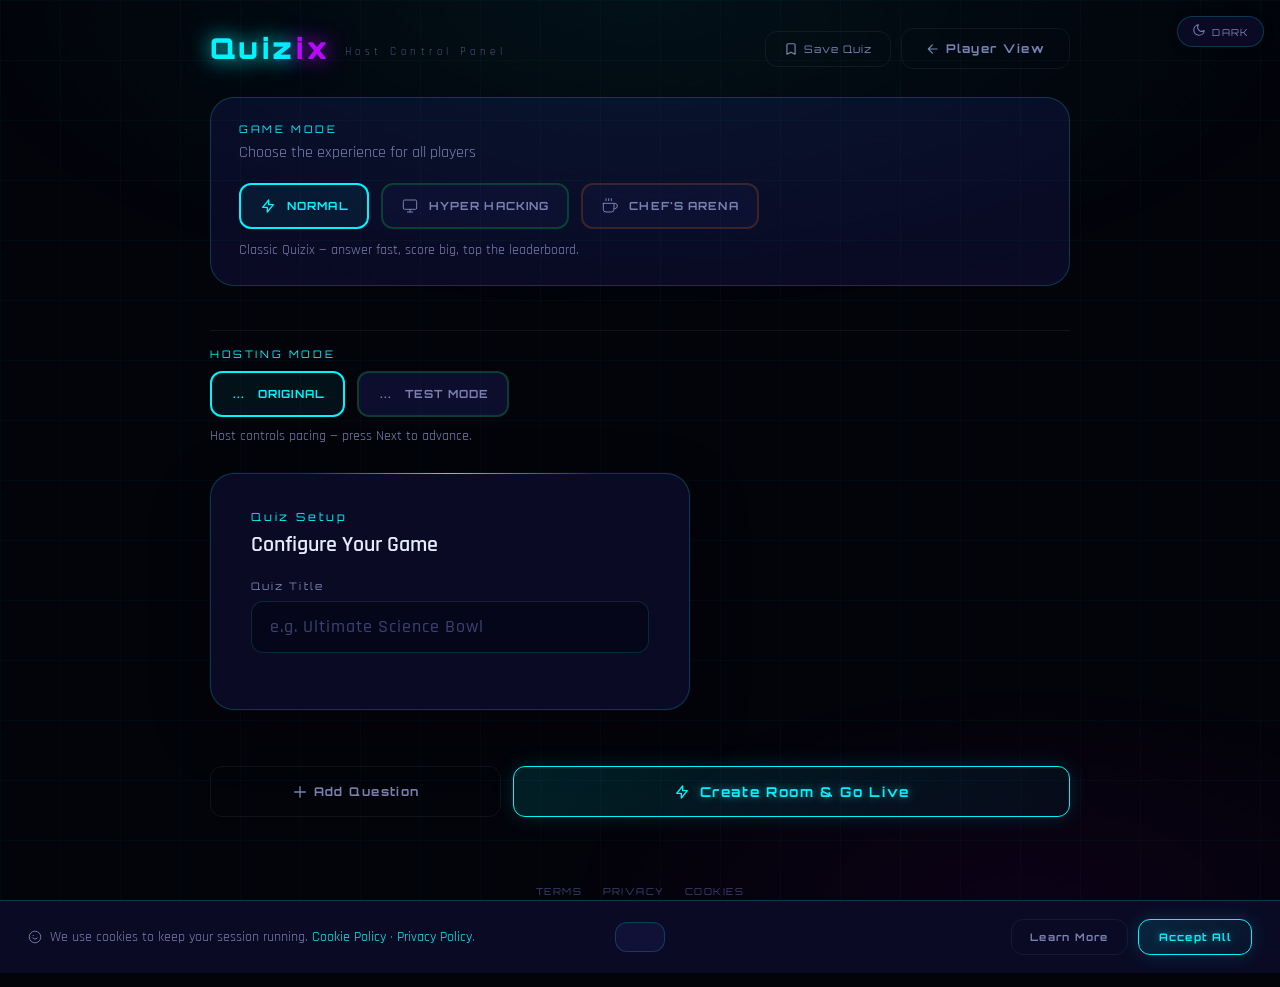
==== commit 9ecb799c: "Update host.html" ====
--- a/host.html
+++ b/host.html
@@ -404,6 +404,18 @@
       </div>
       <div class="mode-desc-text" id="mode-desc-text">Classic Quizix — answer fast, score big, top the leaderboard.</div>
     </div>
+    <div style="margin-top:16px;padding-top:16px;border-top:1px solid var(--border-subtle);">
+  <div class="mode-selector-title">HOSTING MODE</div>
+  <div style="display:flex;gap:12px;margin-top:10px;">
+    <div class="mode-chip chip-normal selected" data-hmode="original" id="chip-hmode-original">
+      <span class="mode-chip-icon">...</span>ORIGINAL
+    </div>
+    <div class="mode-chip chip-hack" data-hmode="test" id="chip-hmode-test">
+      <span class="mode-chip-icon">...</span>TEST MODE
+    </div>
+  </div>
+  <div style="font-family:var(--font-body);font-size:0.85rem;color:var(--text-secondary);margin-top:10px;" id="hmode-desc">Host controls pacing — press Next to advance.</div>
+</div>
 
     <div class="panel">
       <div class="section-title">Quiz Setup</div>
@@ -677,26 +689,64 @@
 }
 
 // ===== THEME =====
-const savedTheme=localStorage.getItem('qx_theme')||'dark';
-document.documentElement.setAttribute('data-theme',savedTheme);
+const ALL_THEMES = ['dark','light','dark-green','light-green','dark-purple','light-purple'];
+const savedTheme = localStorage.getItem('qx_theme') || 'dark';
+document.documentElement.setAttribute('data-theme', savedTheme);
 updateThemeBtn(savedTheme);
-document.getElementById('theme-toggle-btn').addEventListener('click',()=>{
-  const current=document.documentElement.getAttribute('data-theme');
-  const next=current==='dark'?'light':'dark';
-  document.documentElement.setAttribute('data-theme',next);
-  localStorage.setItem('qx_theme',next);
-  updateThemeBtn(next);
+
+// Legacy toggle btn (host.html has one, index uses top-bar)
+const legacyToggle = document.getElementById('theme-toggle-btn');
+if (legacyToggle) {
+  legacyToggle.addEventListener('click', () => {
+    openSettings();
+  });
+}
+
+function updateThemeBtn(theme) {
+  const iconEl = document.getElementById('theme-icon');
+  const labelEl = document.getElementById('theme-label');
+  if (!iconEl) return;
+  const isDark = theme.startsWith('dark');
+  if (isDark) {
+    iconEl.innerHTML = `<svg width="14" height="14" fill="none" viewBox="0 0 24 24"><path stroke="currentColor" stroke-width="1.8" stroke-linecap="round" stroke-linejoin="round" d="M21 12.79A9 9 0 1111.21 3 7 7 0 0021 12.79z"/></svg>`;
+    if (labelEl) labelEl.textContent = theme === 'dark' ? 'DARK' : theme === 'dark-green' ? 'GREEN' : 'PURPLE';
+  } else {
+    iconEl.innerHTML = `<svg width="14" height="14" fill="none" viewBox="0 0 24 24"><circle cx="12" cy="12" r="5" stroke="currentColor" stroke-width="1.8"/><path stroke="currentColor" stroke-width="1.8" stroke-linecap="round" d="M12 2v2M12 20v2M4.22 4.22l1.42 1.42M18.36 18.36l1.42 1.42M2 12h2M20 12h2M4.22 19.78l1.42-1.42M18.36 5.64l1.42-1.42"/></svg>`;
+    if (labelEl) labelEl.textContent = theme === 'light' ? 'LIGHT' : theme === 'light-green' ? 'GREEN-L' : 'PURPLE-L';
+  }
+}
+
+function applyTheme(theme) {
+  document.documentElement.setAttribute('data-theme', theme);
+  localStorage.setItem('qx_theme', theme);
+  updateThemeBtn(theme);
+  ALL_THEMES.forEach(t => {
+    const btn = document.getElementById('tp-' + t);
+    if (btn) btn.classList.toggle('selected', t === theme);
+  });
+}
+
+window.openSettings = function() {
+  const modal = document.getElementById('settings-modal');
+  if (!modal) return;
+  modal.classList.add('open');
+  const cur = localStorage.getItem('qx_theme') || 'dark';
+  ALL_THEMES.forEach(t => {
+    const btn = document.getElementById('tp-' + t);
+    if (btn) btn.classList.toggle('selected', t === cur);
+  });
+};
+
+document.getElementById('settings-modal-close').addEventListener('click', () => {
+  document.getElementById('settings-modal').classList.remove('open');
 });
-function updateThemeBtn(theme){
-  const iconEl = document.getElementById('theme-icon');
-  if (theme==='dark') {
-    iconEl.innerHTML=`<svg width="14" height="14" fill="none" viewBox="0 0 24 24"><path stroke="currentColor" stroke-width="1.8" stroke-linecap="round" stroke-linejoin="round" d="M21 12.79A9 9 0 1111.21 3 7 7 0 0021 12.79z"/></svg>`;
-    document.getElementById('theme-label').textContent='DARK';
-  } else {
-    iconEl.innerHTML=`<svg width="14" height="14" fill="none" viewBox="0 0 24 24"><circle cx="12" cy="12" r="5" stroke="currentColor" stroke-width="1.8"/><path stroke="currentColor" stroke-width="1.8" stroke-linecap="round" d="M12 2v2M12 20v2M4.22 4.22l1.42 1.42M18.36 18.36l1.42 1.42M2 12h2M20 12h2M4.22 19.78l1.42-1.42M18.36 5.64l1.42-1.42"/></svg>`;
-    document.getElementById('theme-label').textContent='LIGHT';
-  }
-}
+document.getElementById('settings-modal').addEventListener('click', e => {
+  if (e.target === document.getElementById('settings-modal'))
+    document.getElementById('settings-modal').classList.remove('open');
+});
+document.querySelectorAll('.theme-pick-btn').forEach(btn => {
+  btn.addEventListener('click', () => applyTheme(btn.dataset.theme));
+});
 
 // ===== UTILS =====
 function toast(msg,type=''){ const el=document.getElementById('toast'); el.textContent=msg; el.className='toast show'+(type?' '+type:''); clearTimeout(el._t); el._t=setTimeout(()=>el.classList.remove('show'),2800); }
@@ -717,6 +767,18 @@
     chip.classList.add('selected');
     selectedGameMode=chip.dataset.mode;
     document.getElementById('mode-desc-text').textContent=MODE_DESCS[selectedGameMode]||'';
+  });
+});let selectedHostingMode = 'original';
+const HMODE_DESCS = {
+  original: 'Host controls pacing — press Next to advance.',
+  test: 'Players advance themselves after answering. Great for self-paced practice.'
+};
+document.querySelectorAll('[data-hmode]').forEach(chip => {
+  chip.addEventListener('click', () => {
+    document.querySelectorAll('[data-hmode]').forEach(c => c.classList.remove('selected'));
+    chip.classList.add('selected');
+    selectedHostingMode = chip.dataset.hmode;
+    document.getElementById('hmode-desc').textContent = HMODE_DESCS[selectedHostingMode];
   });
 });
 
@@ -866,6 +928,11 @@
       ['resp-pct','slide-resp-pct'].forEach(id=>document.getElementById(id).textContent=pct+'%');
     }
   });
+  if (selectedHostingMode === 'test') {
+  const allReady = Object.values(players).length > 0 &&
+    Object.values(players).every(p => p.readyForNext && p.readyForNext === room.currentQuestion);
+  if (allReady) nextOrLeaderboard();
+}
 }
 
 // ===== START GAME =====
@@ -904,6 +971,9 @@
   document.getElementById('slide-q-indicator').textContent=`QUESTION ${qi+1} OF ${quiz.questions.length}`;
   document.getElementById('slide-q-text').textContent=q.question;
   const grid=document.getElementById('host-answer-grid'); grid.innerHTML='';
+  const isTestMode = selectedHostingMode === 'test';
+document.getElementById('btn-next-q').style.display = isTestMode ? 'none' : 'inline-flex';
+document.getElementById('btn-show-lb').style.display = isTestMode ? 'none' : 'inline-flex';
   const slideChoices=document.getElementById('slide-choices'); slideChoices.innerHTML='';
   if(qtype!=='slide'&&q.choices){
     q.choices.forEach((c,i)=>{
@@ -1016,6 +1086,15 @@
   const snap=await get(ref(db,`rooms/${roomCode}/players`));
   const players=snap.val()||{};
   const sorted=Object.values(players).sort((a,b)=>b.score-a.score);
+  // Secret quiz reward
+if (localStorage.getItem('qx_secret_quiz') === '1') {
+  const reward = parseInt(localStorage.getItem('qx_secret_reward') || '500');
+  const current = parseInt(localStorage.getItem('qx_brain_bits') || '0');
+  localStorage.setItem('qx_brain_bits', current + reward);
+  localStorage.removeItem('qx_secret_quiz');
+  localStorage.removeItem('qx_secret_reward');
+  toast(`🎉 Secret quiz bonus! +${reward}B Brain Bits awarded!`, 'success');
+}
   document.getElementById('final-trophy-icon').innerHTML=`<svg width="80" height="80" fill="none" viewBox="0 0 24 24"><path stroke="#ffe600" stroke-width="1.5" stroke-linecap="round" stroke-linejoin="round" d="M12 15a6 6 0 100-12 6 6 0 000 12zM8.21 13.89L7 23l5-3 5 3-1.21-9.12" fill="rgba(255,230,0,0.08)"/></svg>`;
   document.getElementById('winner-name').textContent=sorted[0]?sorted[0].name:'—';
   const lb=document.getElementById('final-host-leaderboard'); lb.innerHTML='';
